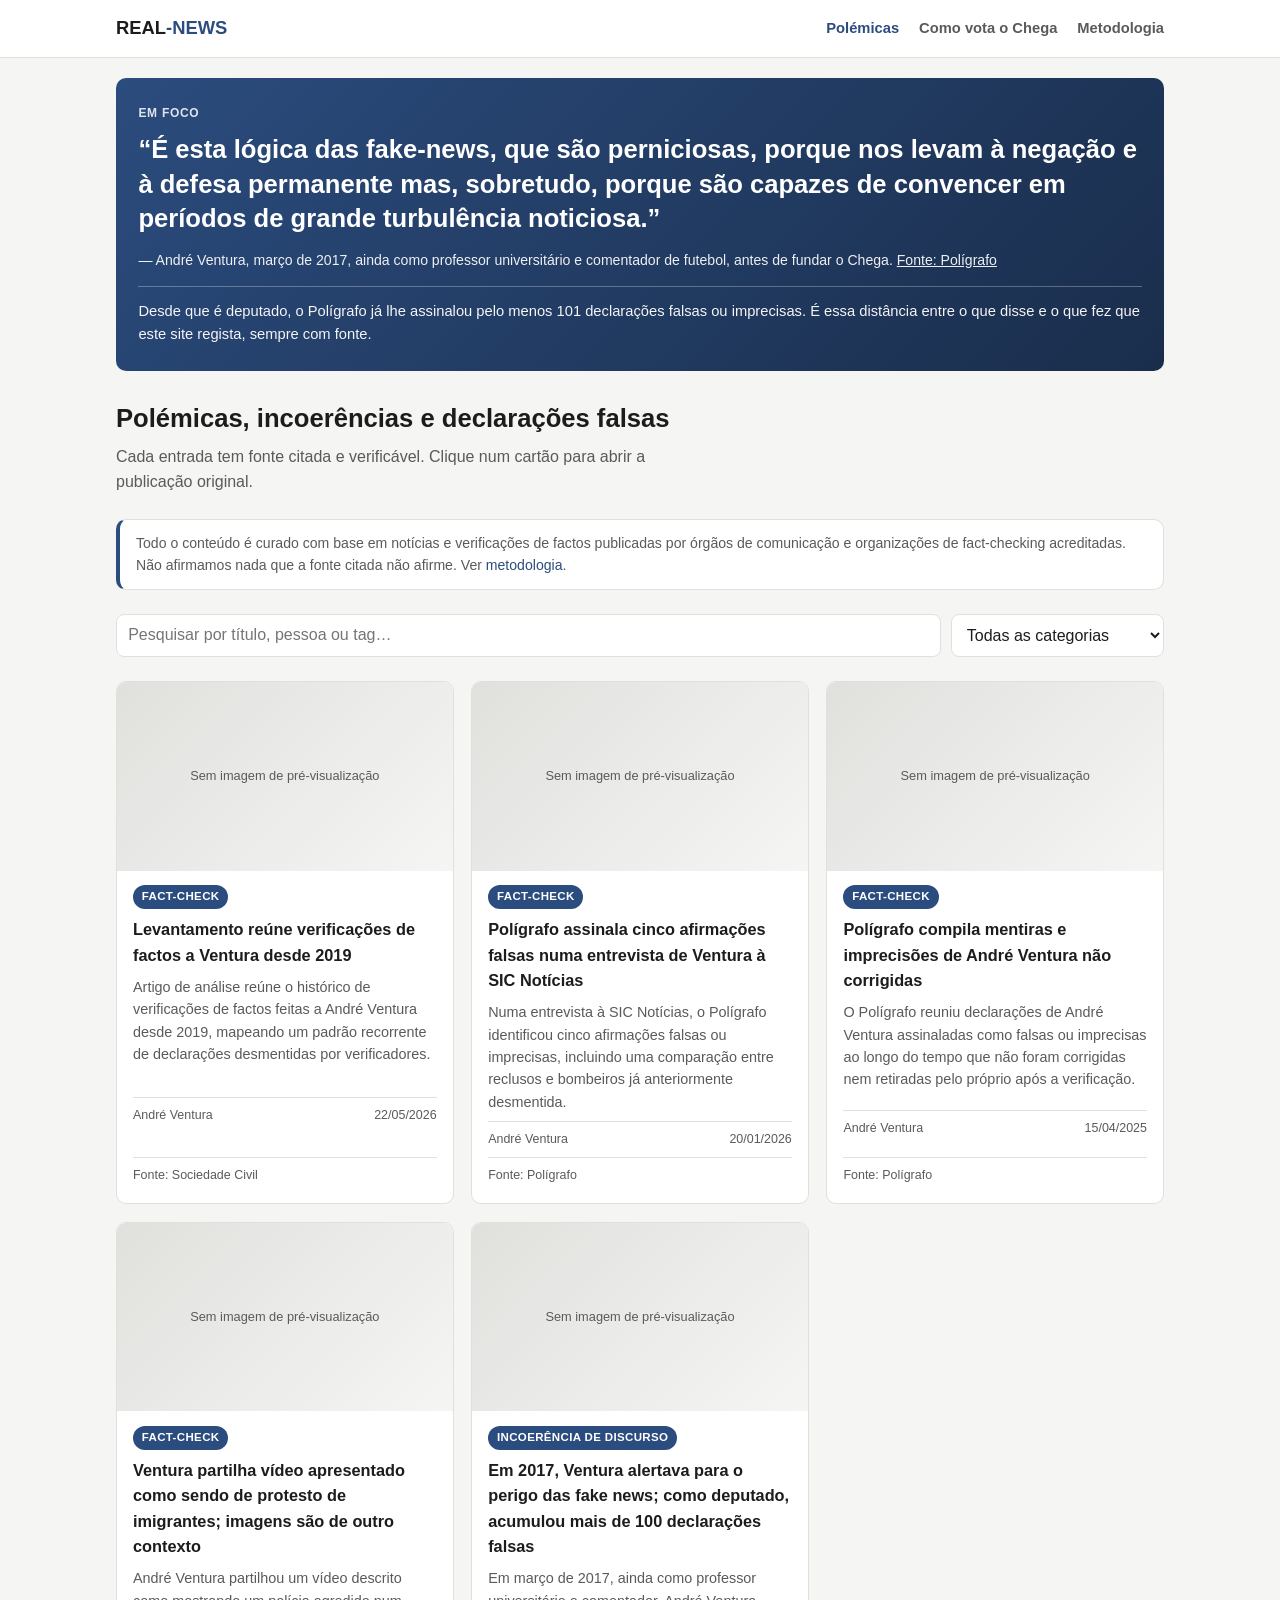
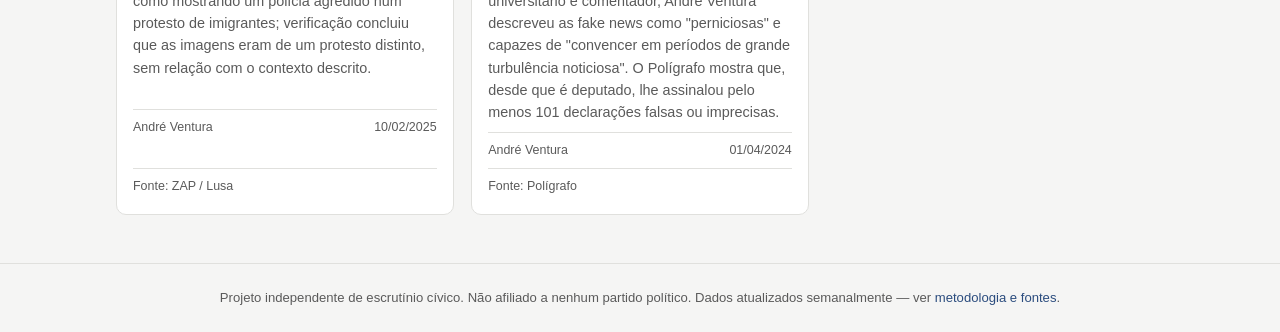
==== index.html @ 1f9a2437 "Primeira versão do site REAL-NEWS: feed de polémicas, votações do Chega, scripts de recolha e workfl" ====
<!DOCTYPE html>
<html lang="pt-PT">
<head>
  <meta charset="UTF-8" />
  <meta name="viewport" content="width=device-width, initial-scale=1" />
  <title>REAL-NEWS — Factos verificados sobre o Chega</title>
  <meta name="description" content="Registo, com fontes verificáveis, de polémicas, incoerências e declarações falsas de membros do CHEGA, e do histórico de votos do partido na Assembleia da República." />
  <link rel="stylesheet" href="assets/css/style.css" />
</head>
<body>
  <header class="site-header">
    <div class="site-header__inner">
      <a class="site-title" href="index.html">REAL<span>-NEWS</span></a>
      <nav class="site-nav">
        <a href="index.html" aria-current="page">Polémicas</a>
        <a href="votacoes.html">Como vota o Chega</a>
        <a href="sobre.html">Metodologia</a>
      </nav>
    </div>
  </header>

  <main>
    <section class="hero">
      <p class="hero__eyebrow">Em foco</p>
      <p class="hero__quote">É esta lógica das fake-news, que são perniciosas, porque nos levam à negação e à defesa permanente mas, sobretudo, porque são capazes de convencer em períodos de grande turbulência noticiosa.</p>
      <p class="hero__attribution">
        — André Ventura, março de 2017, ainda como professor universitário e comentador
        de futebol, antes de fundar o Chega.
        <a href="https://poligrafo.sapo.pt/fact-check/andre-ventura-critico-das-fake-news-em-2017-mas-ja-mentiu-pelo-menos-101-vezes-desde-que-e-deputado/" target="_blank" rel="noopener">Fonte: Polígrafo</a>
      </p>
      <p class="hero__followup">
        Desde que é deputado, o Polígrafo já lhe assinalou pelo menos 101 declarações falsas
        ou imprecisas. É essa distância entre o que disse e o que fez que este site regista,
        sempre com fonte.
      </p>
    </section>

    <div class="page-intro">
      <h1>Polémicas, incoerências e declarações falsas</h1>
      <p>Cada entrada tem fonte citada e verificável. Clique num cartão para abrir a publicação original.</p>
    </div>

    <div class="disclaimer">
      Todo o conteúdo é curado com base em notícias e verificações de factos publicadas por
      órgãos de comunicação e organizações de fact-checking acreditadas. Não afirmamos nada que
      a fonte citada não afirme. Ver <a href="sobre.html">metodologia</a>.
    </div>

    <div class="filters">
      <input type="search" id="filtro-texto" placeholder="Pesquisar por título, pessoa ou tag…" aria-label="Pesquisar" />
      <select id="filtro-categoria" aria-label="Filtrar por categoria">
        <option value="">Todas as categorias</option>
      </select>
    </div>

    <section id="post-grid" class="post-grid" aria-live="polite">
      <p class="empty-state">A carregar…</p>
    </section>
  </main>

  <footer class="site-footer">
    Projeto independente de escrutínio cívico. Não afiliado a nenhum partido político.
    Dados atualizados semanalmente — ver <a href="sobre.html">metodologia e fontes</a>.
  </footer>

  <script type="module" src="assets/js/feed.js"></script>
</body>
</html>
---- assets/css/style.css ----
:root {
  --bg: #f5f5f4;
  --bg-elevated: #ffffff;
  --text: #1c1c1c;
  --text-muted: #5a5a5a;
  --border: #e0e0dd;
  --accent: #2b4c7e;
  --accent-contrast: #ffffff;
  --favor: #2f7d4f;
  --contra: #b23a3a;
  --abstencao: #a5811f;
  --aprovado: #2f7d4f;
  --rejeitado: #b23a3a;
  --radius: 10px;
  --max-width: 1080px;
}

@media (prefers-color-scheme: dark) {
  :root {
    --bg: #15161a;
    --bg-elevated: #1f2126;
    --text: #ecebe8;
    --text-muted: #a3a3a0;
    --border: #303338;
    --accent: #7fa3d6;
    --accent-contrast: #10131a;
    --favor: #5fbf87;
    --contra: #e07070;
    --abstencao: #d9ab4d;
    --aprovado: #5fbf87;
    --rejeitado: #e07070;
  }
}

* { box-sizing: border-box; }

html { -webkit-text-size-adjust: 100%; }

body {
  margin: 0;
  font-family: -apple-system, BlinkMacSystemFont, "Segoe UI", Roboto, Helvetica, Arial, sans-serif;
  background: var(--bg);
  color: var(--text);
  line-height: 1.55;
}

a { color: var(--accent); text-decoration: none; }
a:hover { text-decoration: underline; }

img { max-width: 100%; display: block; }

.site-header {
  background: var(--bg-elevated);
  border-bottom: 1px solid var(--border);
  position: sticky;
  top: 0;
  z-index: 10;
}

.site-header__inner {
  max-width: var(--max-width);
  margin: 0 auto;
  padding: 0.9rem 1rem;
  display: flex;
  align-items: center;
  justify-content: space-between;
  gap: 1rem;
  flex-wrap: wrap;
}

.site-title {
  font-size: 1.15rem;
  font-weight: 700;
  color: var(--text);
}

.site-title span { color: var(--accent); }

.site-nav {
  display: flex;
  gap: 1.25rem;
  flex-wrap: wrap;
}

.site-nav a {
  color: var(--text-muted);
  font-weight: 600;
  font-size: 0.92rem;
}

.site-nav a[aria-current="page"],
.site-nav a:hover {
  color: var(--accent);
}

main {
  max-width: var(--max-width);
  margin: 0 auto;
  padding: 1.25rem 1rem 3rem;
}

.hero {
  background: linear-gradient(135deg, var(--accent), color-mix(in srgb, var(--accent) 60%, #000));
  color: #fff;
  border-radius: var(--radius);
  padding: 1.6rem 1.4rem;
  margin-bottom: 1.75rem;
}

.hero__eyebrow {
  text-transform: uppercase;
  letter-spacing: 0.06em;
  font-size: 0.75rem;
  font-weight: 700;
  opacity: 0.85;
  margin: 0 0 0.6rem;
}

.hero__quote {
  font-size: clamp(1.15rem, 2.6vw, 1.6rem);
  font-weight: 700;
  line-height: 1.35;
  margin: 0 0 0.9rem;
  quotes: "\201C" "\201D";
}

.hero__quote::before { content: open-quote; }
.hero__quote::after { content: close-quote; }

.hero__attribution {
  font-size: 0.88rem;
  opacity: 0.92;
  margin: 0 0 0.9rem;
}

.hero__attribution a {
  color: #fff;
  text-decoration: underline;
}

.hero__followup {
  font-size: 0.92rem;
  opacity: 0.95;
  margin: 0;
  border-top: 1px solid rgba(255, 255, 255, 0.3);
  padding-top: 0.8rem;
}

.page-intro {
  margin-bottom: 1.5rem;
}

.page-intro h1 {
  font-size: 1.6rem;
  margin: 0 0 0.4rem;
}

.page-intro p {
  color: var(--text-muted);
  max-width: 65ch;
  margin: 0;
}

.disclaimer {
  background: var(--bg-elevated);
  border: 1px solid var(--border);
  border-left: 4px solid var(--accent);
  border-radius: var(--radius);
  padding: 0.8rem 1rem;
  font-size: 0.88rem;
  color: var(--text-muted);
  margin-bottom: 1.5rem;
}

/* Filtros */
.filters {
  display: flex;
  flex-wrap: wrap;
  gap: 0.6rem;
  margin-bottom: 1.5rem;
}

.filters select,
.filters input {
  font: inherit;
  padding: 0.5rem 0.7rem;
  border-radius: 8px;
  border: 1px solid var(--border);
  background: var(--bg-elevated);
  color: var(--text);
}

.filters input[type="search"] {
  flex: 1 1 200px;
}

/* Feed de posts */
.post-grid {
  display: grid;
  grid-template-columns: repeat(auto-fit, minmax(260px, 1fr));
  gap: 1.1rem;
}

.post-card {
  background: var(--bg-elevated);
  border: 1px solid var(--border);
  border-radius: var(--radius);
  overflow: hidden;
  display: flex;
  flex-direction: column;
  transition: transform 0.15s ease, box-shadow 0.15s ease;
}

.post-card:hover {
  transform: translateY(-2px);
  box-shadow: 0 6px 18px rgba(0, 0, 0, 0.08);
}

.post-card__link {
  color: inherit;
  text-decoration: none;
  display: flex;
  flex-direction: column;
  height: 100%;
}

.post-card__image {
  aspect-ratio: 16 / 9;
  background: linear-gradient(135deg, var(--border), var(--bg));
  display: flex;
  align-items: center;
  justify-content: center;
  color: var(--text-muted);
  font-size: 0.8rem;
}

.post-card__image img { width: 100%; height: 100%; object-fit: cover; }

.post-card__body {
  padding: 0.9rem 1rem 1.1rem;
  display: flex;
  flex-direction: column;
  gap: 0.5rem;
  flex: 1;
}

.badge {
  display: inline-block;
  font-size: 0.72rem;
  font-weight: 700;
  text-transform: uppercase;
  letter-spacing: 0.03em;
  padding: 0.2rem 0.55rem;
  border-radius: 999px;
  background: var(--accent);
  color: var(--accent-contrast);
  width: fit-content;
}

.post-card__title {
  font-size: 1.02rem;
  font-weight: 700;
  margin: 0;
}

.post-card__summary {
  font-size: 0.9rem;
  color: var(--text-muted);
  margin: 0;
}

.post-card__meta {
  margin-top: auto;
  display: flex;
  justify-content: space-between;
  font-size: 0.78rem;
  color: var(--text-muted);
  border-top: 1px solid var(--border);
  padding-top: 0.5rem;
}

.empty-state {
  text-align: center;
  color: var(--text-muted);
  padding: 3rem 1rem;
}

/* Votações */
.vote-list {
  display: flex;
  flex-direction: column;
  gap: 0.8rem;
}

.vote-card {
  background: var(--bg-elevated);
  border: 1px solid var(--border);
  border-radius: var(--radius);
  padding: 1rem;
  display: grid;
  grid-template-columns: 1fr auto;
  gap: 0.6rem 1rem;
  align-items: start;
}

.vote-card__title {
  font-weight: 700;
  margin: 0 0 0.25rem;
}

.vote-card__meta {
  font-size: 0.8rem;
  color: var(--text-muted);
  margin: 0 0 0.4rem;
}

.vote-card__notes {
  font-size: 0.88rem;
  color: var(--text-muted);
  margin: 0.4rem 0 0;
  grid-column: 1 / -1;
}

.vote-card__source {
  font-size: 0.8rem;
  grid-column: 1 / -1;
}

.pill {
  display: inline-flex;
  align-items: center;
  gap: 0.35rem;
  font-size: 0.82rem;
  font-weight: 700;
  padding: 0.3rem 0.7rem;
  border-radius: 999px;
  white-space: nowrap;
}

.pill--favor { background: color-mix(in srgb, var(--favor) 18%, transparent); color: var(--favor); }
.pill--contra { background: color-mix(in srgb, var(--contra) 18%, transparent); color: var(--contra); }
.pill--abstencao { background: color-mix(in srgb, var(--abstencao) 18%, transparent); color: var(--abstencao); }

.result-tag {
  font-size: 0.78rem;
  font-weight: 700;
  text-transform: uppercase;
  letter-spacing: 0.02em;
}

.result-tag--aprovado { color: var(--aprovado); }
.result-tag--rejeitado { color: var(--rejeitado); }

.votes-table-wrap {
  overflow-x: auto;
  grid-column: 1 / -1;
}

.votes-table {
  border-collapse: collapse;
  font-size: 0.8rem;
  margin-top: 0.4rem;
}

.votes-table th,
.votes-table td {
  padding: 0.3rem 0.6rem;
  border-bottom: 1px solid var(--border);
  text-align: left;
  white-space: nowrap;
}

/* Sobre */
.prose h2 {
  font-size: 1.15rem;
  margin-top: 1.8rem;
}

.prose p, .prose li {
  color: var(--text-muted);
}

.site-footer {
  border-top: 1px solid var(--border);
  padding: 1.5rem 1rem;
  text-align: center;
  color: var(--text-muted);
  font-size: 0.82rem;
}

@media (max-width: 600px) {
  .vote-card { grid-template-columns: 1fr; }
  .page-intro h1 { font-size: 1.35rem; }
}
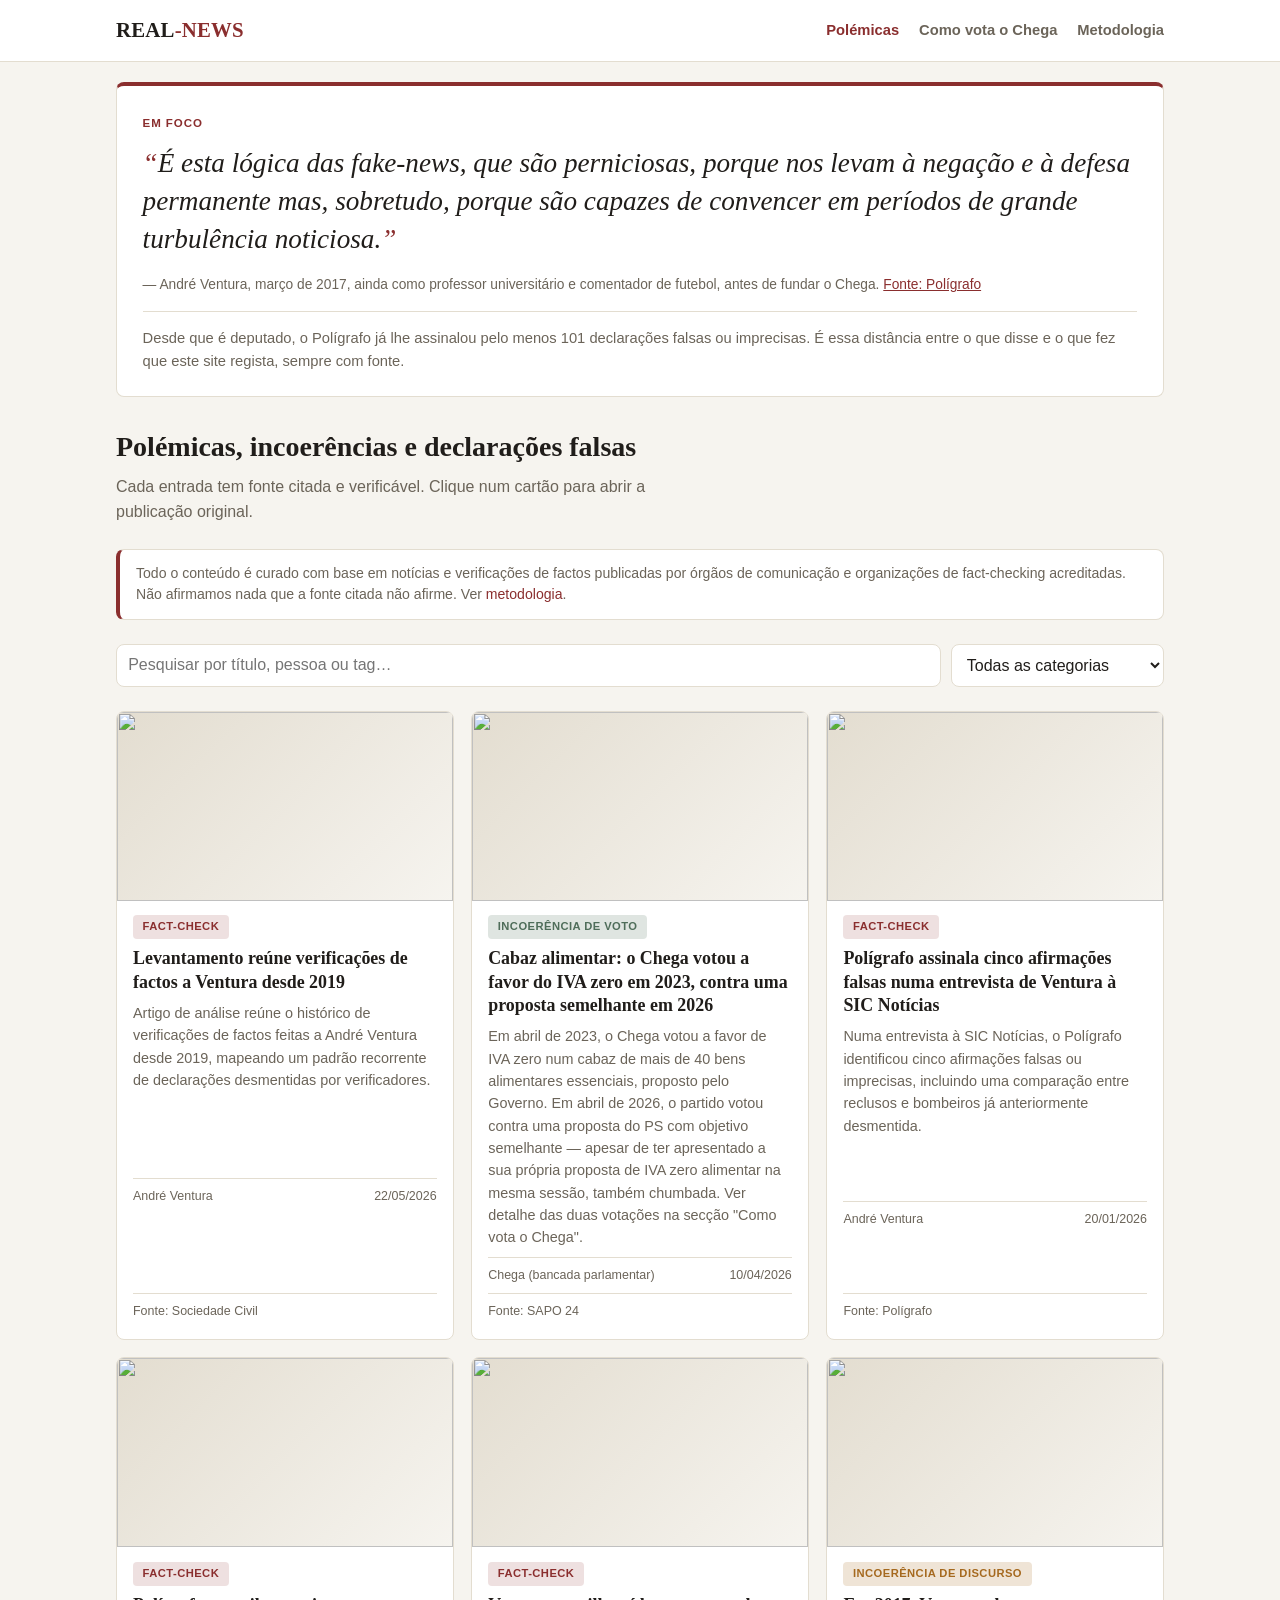
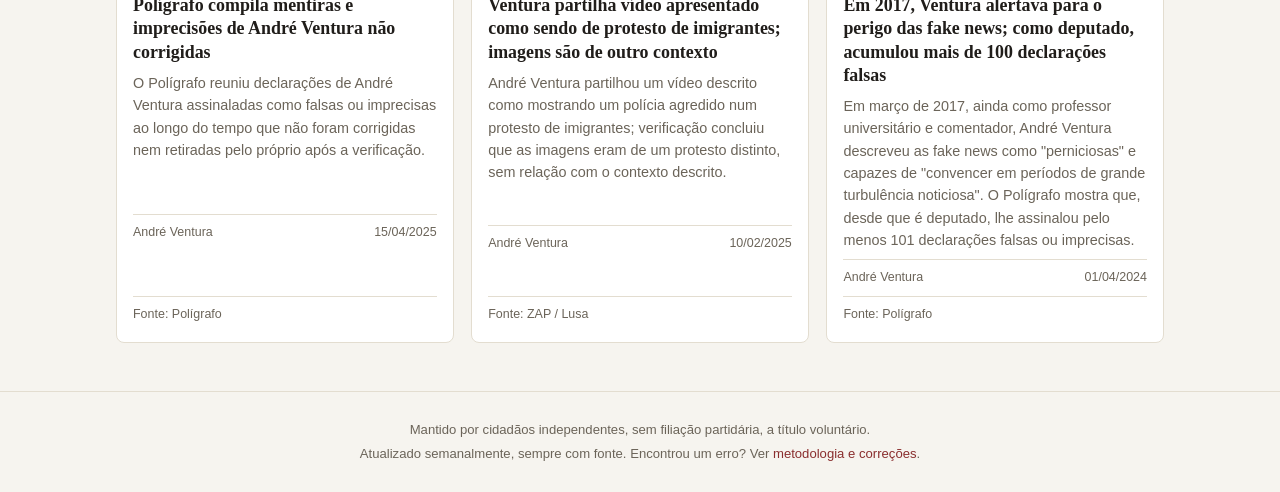
==== commit f56fe46d: "Adiciona imagens reais aos cartões, mais 4 votações e 1 post (salário mínimo, combustíveis, cabaz al" ====
--- a/index.html
+++ b/index.html
@@ -59,8 +59,8 @@
   </main>
 
   <footer class="site-footer">
-    Projeto independente de escrutínio cívico. Não afiliado a nenhum partido político.
-    Dados atualizados semanalmente — ver <a href="sobre.html">metodologia e fontes</a>.
+    <p>Mantido por cidadãos independentes, sem filiação partidária, a título voluntário.</p>
+    <p>Atualizado semanalmente, sempre com fonte. Encontrou um erro? Ver <a href="sobre.html">metodologia e correções</a>.</p>
   </footer>
 
   <script type="module" src="assets/js/feed.js"></script>
--- a/assets/css/style.css
+++ b/assets/css/style.css
@@ -1,34 +1,47 @@
 :root {
-  --bg: #f5f5f4;
+  --bg: #f6f4ef;
   --bg-elevated: #ffffff;
-  --text: #1c1c1c;
-  --text-muted: #5a5a5a;
-  --border: #e0e0dd;
-  --accent: #2b4c7e;
+  --text: #201d1a;
+  --text-muted: #6b6459;
+  --border: #e3ddd0;
+  --accent: #8a2e2e;
   --accent-contrast: #ffffff;
+  --ink: #1a1a1a;
   --favor: #2f7d4f;
   --contra: #b23a3a;
   --abstencao: #a5811f;
   --aprovado: #2f7d4f;
   --rejeitado: #b23a3a;
-  --radius: 10px;
+  --cat-1: #8a2e2e;
+  --cat-2: #4f6d5a;
+  --cat-3: #a5691f;
+  --cat-4: #3d5a80;
+  --cat-5: #6b4d8a;
+  --radius: 8px;
   --max-width: 1080px;
+  --font-serif: Georgia, "Iowan Old Style", "Palatino Linotype", "URW Palladio L", serif;
+  --font-sans: -apple-system, BlinkMacSystemFont, "Segoe UI", Roboto, Helvetica, Arial, sans-serif;
 }
 
 @media (prefers-color-scheme: dark) {
   :root {
-    --bg: #15161a;
-    --bg-elevated: #1f2126;
-    --text: #ecebe8;
-    --text-muted: #a3a3a0;
-    --border: #303338;
-    --accent: #7fa3d6;
-    --accent-contrast: #10131a;
+    --bg: #16151a;
+    --bg-elevated: #201f24;
+    --text: #ece8e0;
+    --text-muted: #a39d90;
+    --border: #35333a;
+    --accent: #d98080;
+    --accent-contrast: #1a1013;
     --favor: #5fbf87;
     --contra: #e07070;
     --abstencao: #d9ab4d;
     --aprovado: #5fbf87;
     --rejeitado: #e07070;
+    --cat-1: #d98080;
+    --cat-2: #8fbf9f;
+    --cat-3: #d9a15f;
+    --cat-4: #8fa9cf;
+    --cat-5: #b294d9;
   }
 }
 
@@ -38,7 +51,7 @@
 
 body {
   margin: 0;
-  font-family: -apple-system, BlinkMacSystemFont, "Segoe UI", Roboto, Helvetica, Arial, sans-serif;
+  font-family: var(--font-sans);
   background: var(--bg);
   color: var(--text);
   line-height: 1.55;
@@ -69,8 +82,10 @@
 }
 
 .site-title {
-  font-size: 1.15rem;
-  font-weight: 700;
+  font-family: var(--font-serif);
+  font-size: 1.3rem;
+  font-weight: 700;
+  letter-spacing: 0.01em;
   color: var(--text);
 }
 
@@ -100,50 +115,54 @@
 }
 
 .hero {
-  background: linear-gradient(135deg, var(--accent), color-mix(in srgb, var(--accent) 60%, #000));
-  color: #fff;
+  background: var(--bg-elevated);
+  border: 1px solid var(--border);
+  border-top: 4px solid var(--accent);
   border-radius: var(--radius);
-  padding: 1.6rem 1.4rem;
+  padding: 1.8rem 1.6rem 1.5rem;
   margin-bottom: 1.75rem;
 }
 
 .hero__eyebrow {
   text-transform: uppercase;
-  letter-spacing: 0.06em;
-  font-size: 0.75rem;
-  font-weight: 700;
-  opacity: 0.85;
-  margin: 0 0 0.6rem;
+  letter-spacing: 0.08em;
+  font-size: 0.72rem;
+  font-weight: 700;
+  color: var(--accent);
+  margin: 0 0 0.7rem;
 }
 
 .hero__quote {
-  font-size: clamp(1.15rem, 2.6vw, 1.6rem);
-  font-weight: 700;
-  line-height: 1.35;
-  margin: 0 0 0.9rem;
+  font-family: var(--font-serif);
+  font-style: italic;
+  font-size: clamp(1.2rem, 2.6vw, 1.7rem);
+  font-weight: 400;
+  line-height: 1.4;
+  color: var(--text);
+  margin: 0 0 1rem;
   quotes: "\201C" "\201D";
 }
 
-.hero__quote::before { content: open-quote; }
-.hero__quote::after { content: close-quote; }
+.hero__quote::before { content: open-quote; color: var(--accent); }
+.hero__quote::after { content: close-quote; color: var(--accent); }
 
 .hero__attribution {
-  font-size: 0.88rem;
-  opacity: 0.92;
-  margin: 0 0 0.9rem;
+  font-size: 0.86rem;
+  color: var(--text-muted);
+  margin: 0 0 1rem;
 }
 
 .hero__attribution a {
-  color: #fff;
+  color: var(--accent);
   text-decoration: underline;
 }
 
 .hero__followup {
   font-size: 0.92rem;
-  opacity: 0.95;
+  color: var(--text-muted);
   margin: 0;
-  border-top: 1px solid rgba(255, 255, 255, 0.3);
-  padding-top: 0.8rem;
+  border-top: 1px solid var(--border);
+  padding-top: 0.9rem;
 }
 
 .page-intro {
@@ -151,7 +170,8 @@
 }
 
 .page-intro h1 {
-  font-size: 1.6rem;
+  font-family: var(--font-serif);
+  font-size: 1.75rem;
   margin: 0 0 0.4rem;
 }
 
@@ -246,20 +266,28 @@
 
 .badge {
   display: inline-block;
-  font-size: 0.72rem;
+  font-size: 0.7rem;
   font-weight: 700;
   text-transform: uppercase;
-  letter-spacing: 0.03em;
-  padding: 0.2rem 0.55rem;
-  border-radius: 999px;
-  background: var(--accent);
-  color: var(--accent-contrast);
+  letter-spacing: 0.04em;
+  padding: 0.22rem 0.6rem;
+  border-radius: 4px;
+  background: color-mix(in srgb, var(--cat-1) 15%, transparent);
+  color: var(--cat-1);
   width: fit-content;
 }
 
+.badge[data-cat="1"] { background: color-mix(in srgb, var(--cat-1) 15%, transparent); color: var(--cat-1); }
+.badge[data-cat="2"] { background: color-mix(in srgb, var(--cat-2) 18%, transparent); color: var(--cat-2); }
+.badge[data-cat="3"] { background: color-mix(in srgb, var(--cat-3) 18%, transparent); color: var(--cat-3); }
+.badge[data-cat="4"] { background: color-mix(in srgb, var(--cat-4) 18%, transparent); color: var(--cat-4); }
+.badge[data-cat="5"] { background: color-mix(in srgb, var(--cat-5) 18%, transparent); color: var(--cat-5); }
+
 .post-card__title {
-  font-size: 1.02rem;
-  font-weight: 700;
+  font-family: var(--font-serif);
+  font-size: 1.12rem;
+  font-weight: 700;
+  line-height: 1.3;
   margin: 0;
 }
 
@@ -303,7 +331,17 @@
   align-items: start;
 }
 
+.vote-card__image {
+  grid-column: 1 / -1;
+  width: 100%;
+  aspect-ratio: 21 / 9;
+  object-fit: cover;
+  border-radius: calc(var(--radius) - 4px);
+}
+
 .vote-card__title {
+  font-family: var(--font-serif);
+  font-size: 1.05rem;
   font-weight: 700;
   margin: 0 0 0.25rem;
 }
@@ -388,6 +426,8 @@
   font-size: 0.82rem;
 }
 
+.site-footer p { margin: 0.25rem 0; }
+
 @media (max-width: 600px) {
   .vote-card { grid-template-columns: 1fr; }
   .page-intro h1 { font-size: 1.35rem; }
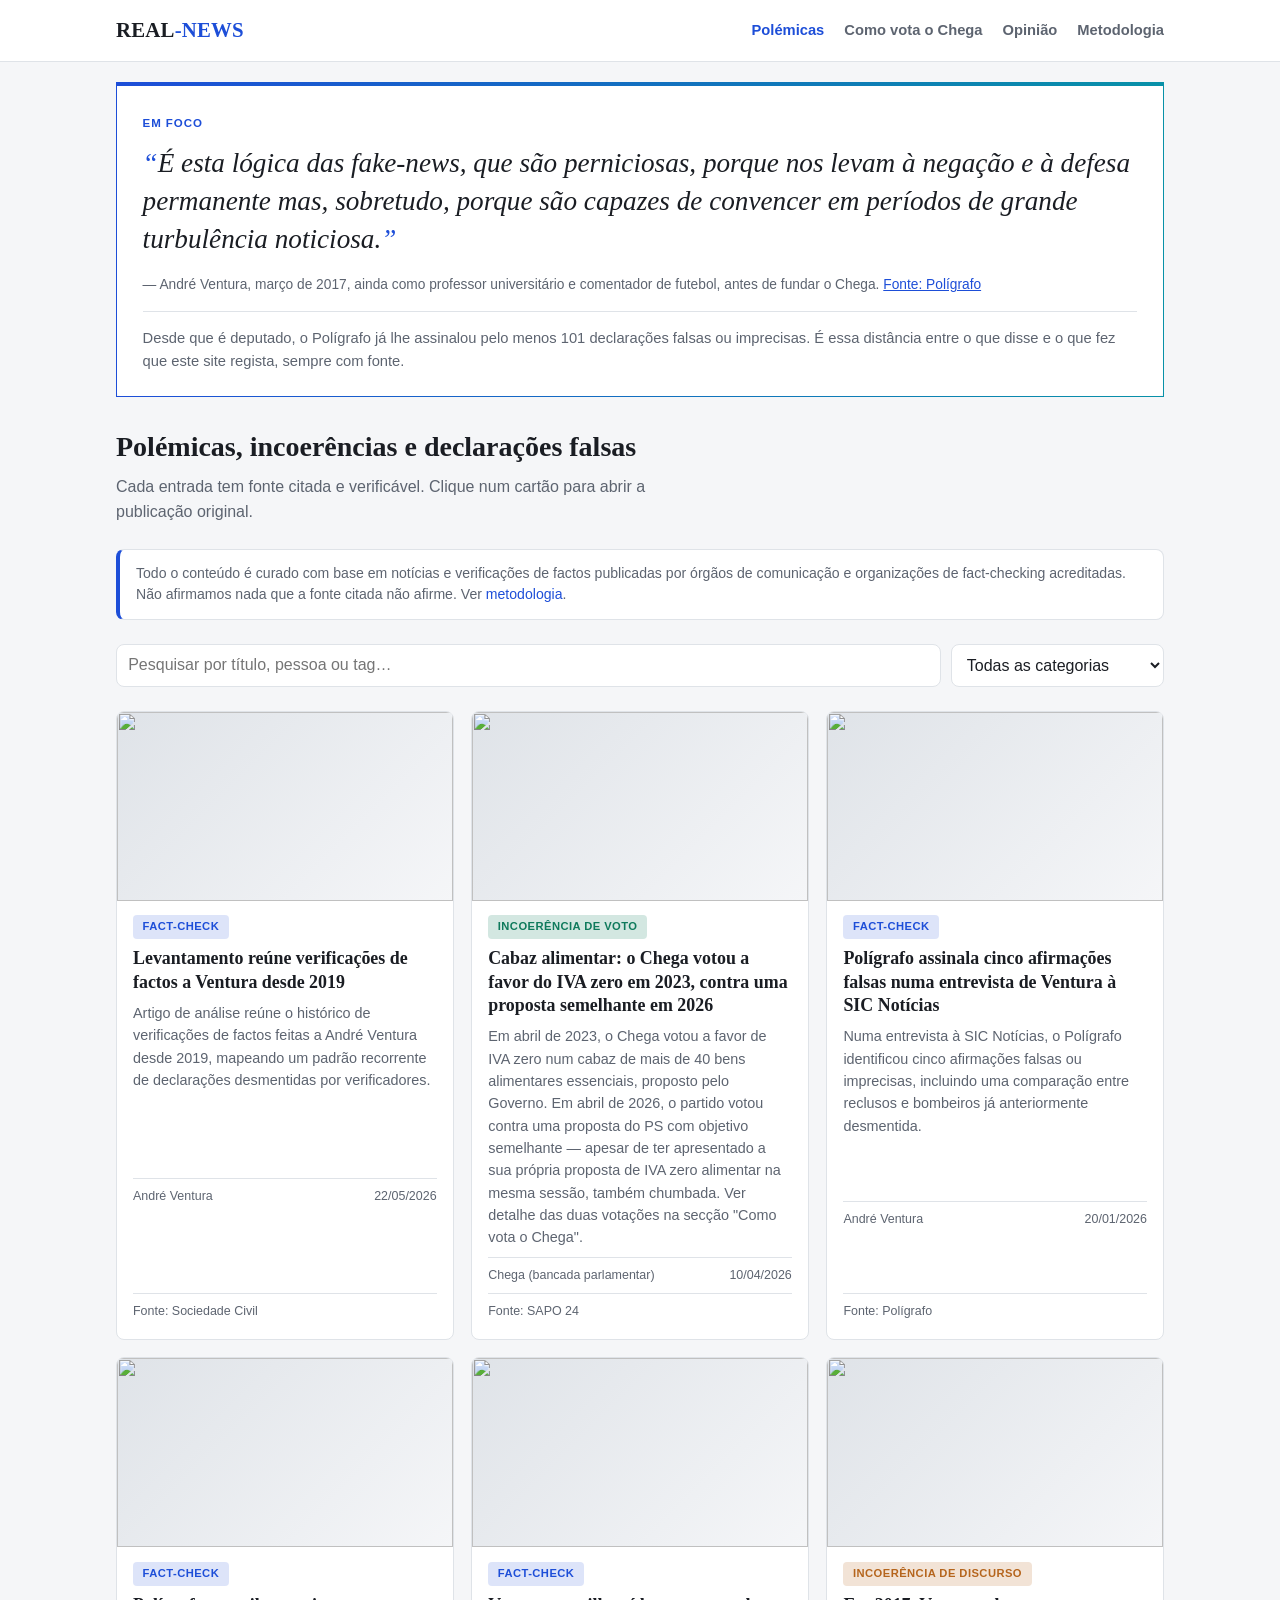
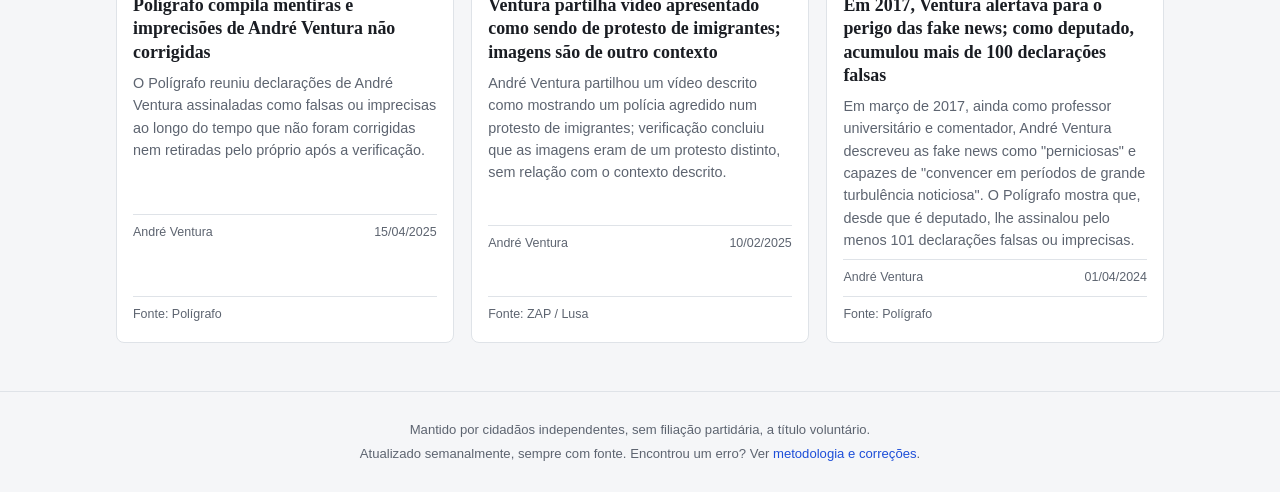
==== commit 55f02d56: "Adiciona página de Opinião (opiniao.html), um comentário assinado A.M. sobre o aproveitamento políti" ====
--- a/index.html
+++ b/index.html
@@ -14,6 +14,7 @@
       <nav class="site-nav">
         <a href="index.html" aria-current="page">Polémicas</a>
         <a href="votacoes.html">Como vota o Chega</a>
+        <a href="opiniao.html">Opinião</a>
         <a href="sobre.html">Metodologia</a>
       </nav>
     </div>
--- a/assets/css/style.css
+++ b/assets/css/style.css
@@ -1,10 +1,11 @@
 :root {
-  --bg: #f6f4ef;
+  --bg: #f5f6f8;
   --bg-elevated: #ffffff;
-  --text: #201d1a;
-  --text-muted: #6b6459;
-  --border: #e3ddd0;
-  --accent: #8a2e2e;
+  --text: #1a1d23;
+  --text-muted: #5d6470;
+  --border: #dfe3e8;
+  --accent: #1d4ed8;
+  --accent-2: #0891a8;
   --accent-contrast: #ffffff;
   --ink: #1a1a1a;
   --favor: #2f7d4f;
@@ -12,11 +13,11 @@
   --abstencao: #a5811f;
   --aprovado: #2f7d4f;
   --rejeitado: #b23a3a;
-  --cat-1: #8a2e2e;
-  --cat-2: #4f6d5a;
-  --cat-3: #a5691f;
-  --cat-4: #3d5a80;
-  --cat-5: #6b4d8a;
+  --cat-1: #1d4ed8;
+  --cat-2: #0f7a5c;
+  --cat-3: #b5651d;
+  --cat-4: #6b4d8a;
+  --cat-5: #b23a3a;
   --radius: 8px;
   --max-width: 1080px;
   --font-serif: Georgia, "Iowan Old Style", "Palatino Linotype", "URW Palladio L", serif;
@@ -30,18 +31,19 @@
     --text: #ece8e0;
     --text-muted: #a39d90;
     --border: #35333a;
-    --accent: #d98080;
-    --accent-contrast: #1a1013;
+    --accent: #6d9bf5;
+    --accent-2: #4fd1e0;
+    --accent-contrast: #0d1420;
     --favor: #5fbf87;
     --contra: #e07070;
     --abstencao: #d9ab4d;
     --aprovado: #5fbf87;
     --rejeitado: #e07070;
-    --cat-1: #d98080;
-    --cat-2: #8fbf9f;
+    --cat-1: #6d9bf5;
+    --cat-2: #6fcf9f;
     --cat-3: #d9a15f;
-    --cat-4: #8fa9cf;
-    --cat-5: #b294d9;
+    --cat-4: #b294d9;
+    --cat-5: #e07070;
   }
 }
 
@@ -117,7 +119,8 @@
 .hero {
   background: var(--bg-elevated);
   border: 1px solid var(--border);
-  border-top: 4px solid var(--accent);
+  border-top: 4px solid transparent;
+  border-image: linear-gradient(90deg, var(--accent), var(--accent-2)) 1;
   border-radius: var(--radius);
   padding: 1.8rem 1.6rem 1.5rem;
   margin-bottom: 1.75rem;
@@ -410,12 +413,53 @@
 
 /* Sobre */
 .prose h2 {
-  font-size: 1.15rem;
+  font-family: var(--font-serif);
+  font-size: 1.25rem;
   margin-top: 1.8rem;
 }
 
 .prose p, .prose li {
   color: var(--text-muted);
+}
+
+/* Opinião */
+.badge--opiniao {
+  background: color-mix(in srgb, var(--accent-2) 18%, transparent);
+  color: var(--accent-2);
+  margin-bottom: 0.6rem;
+}
+
+.byline {
+  font-size: 0.9rem;
+  color: var(--text-muted);
+  margin: 0;
+}
+
+.disclaimer--opiniao {
+  border-left-color: var(--accent-2);
+}
+
+.prose--opiniao {
+  max-width: 68ch;
+}
+
+.prose--opiniao p {
+  color: var(--text);
+  font-size: 1.02rem;
+  line-height: 1.7;
+}
+
+.prose--opiniao h2 {
+  font-size: 1.3rem;
+}
+
+.prose__signoff {
+  font-family: var(--font-serif);
+  font-style: italic;
+  font-size: 1.1rem;
+  text-align: right;
+  margin-top: 2rem;
+  color: var(--text-muted) !important;
 }
 
 .site-footer {
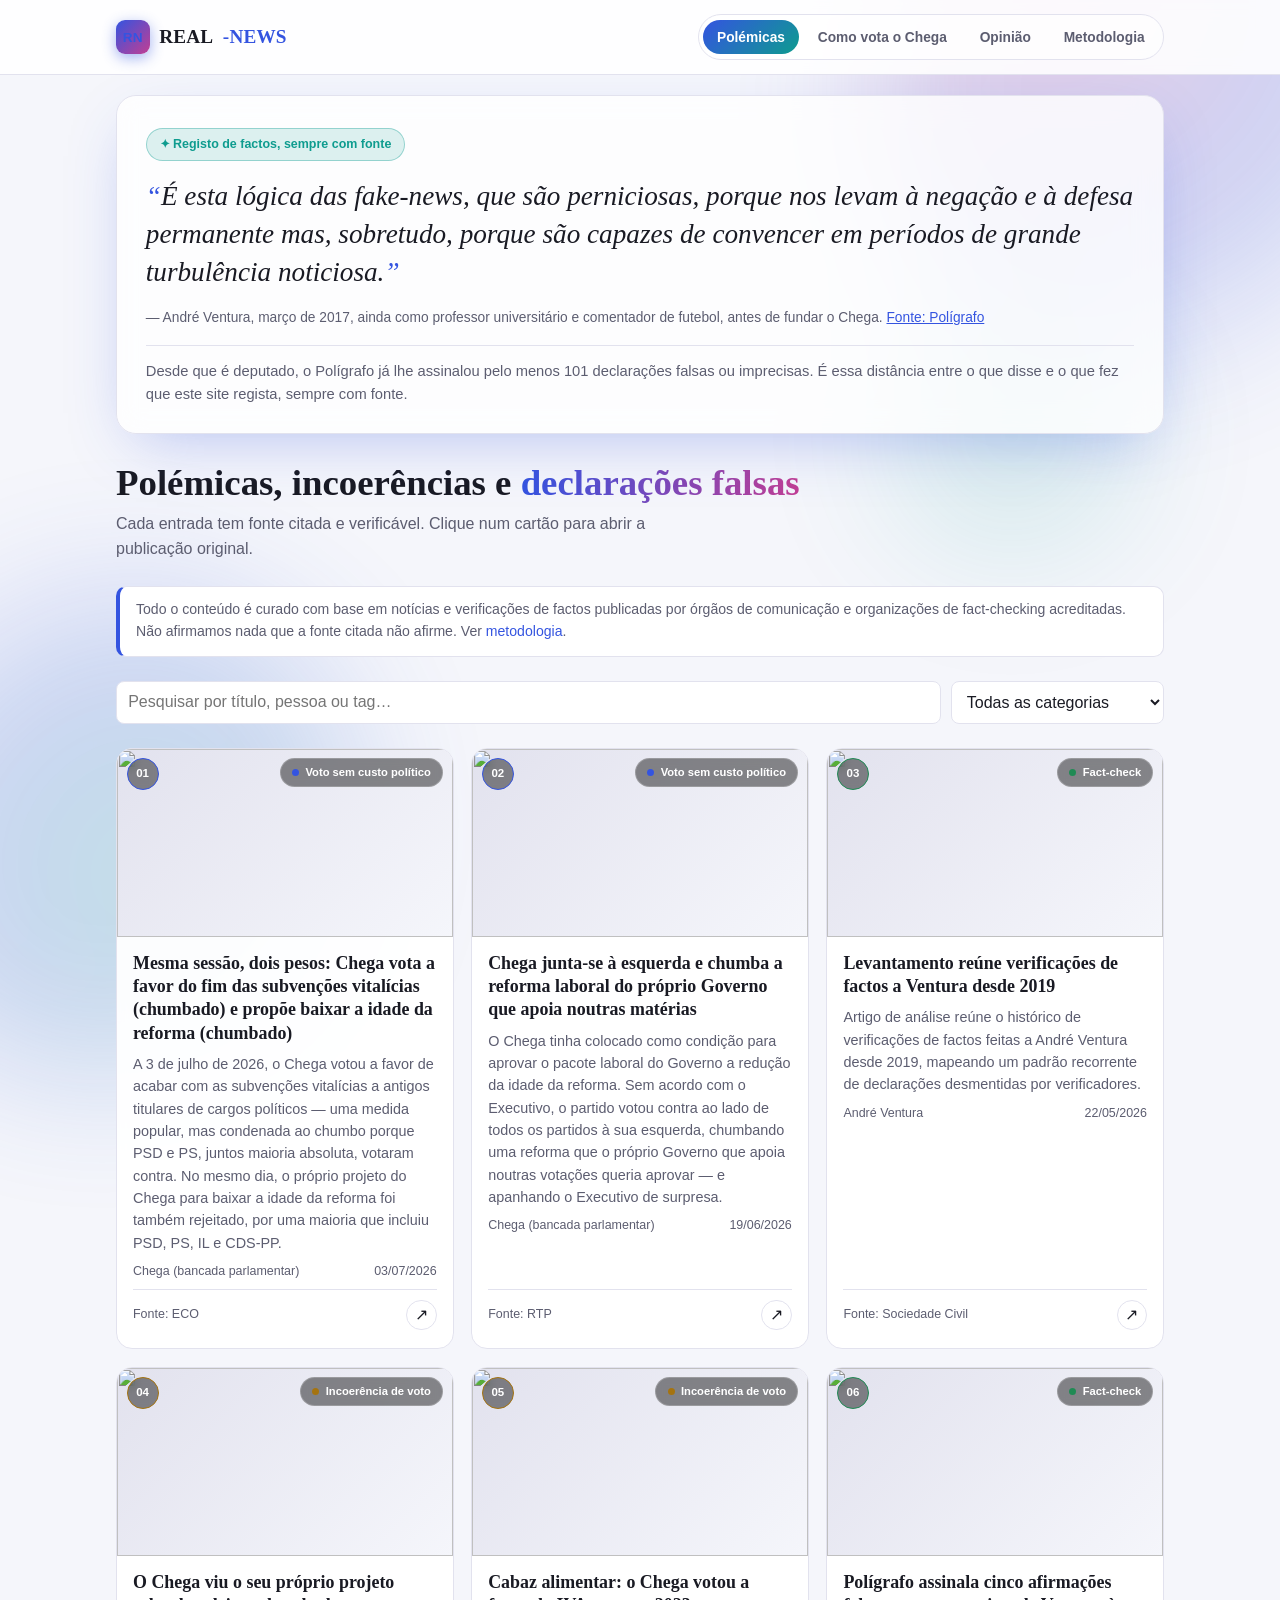
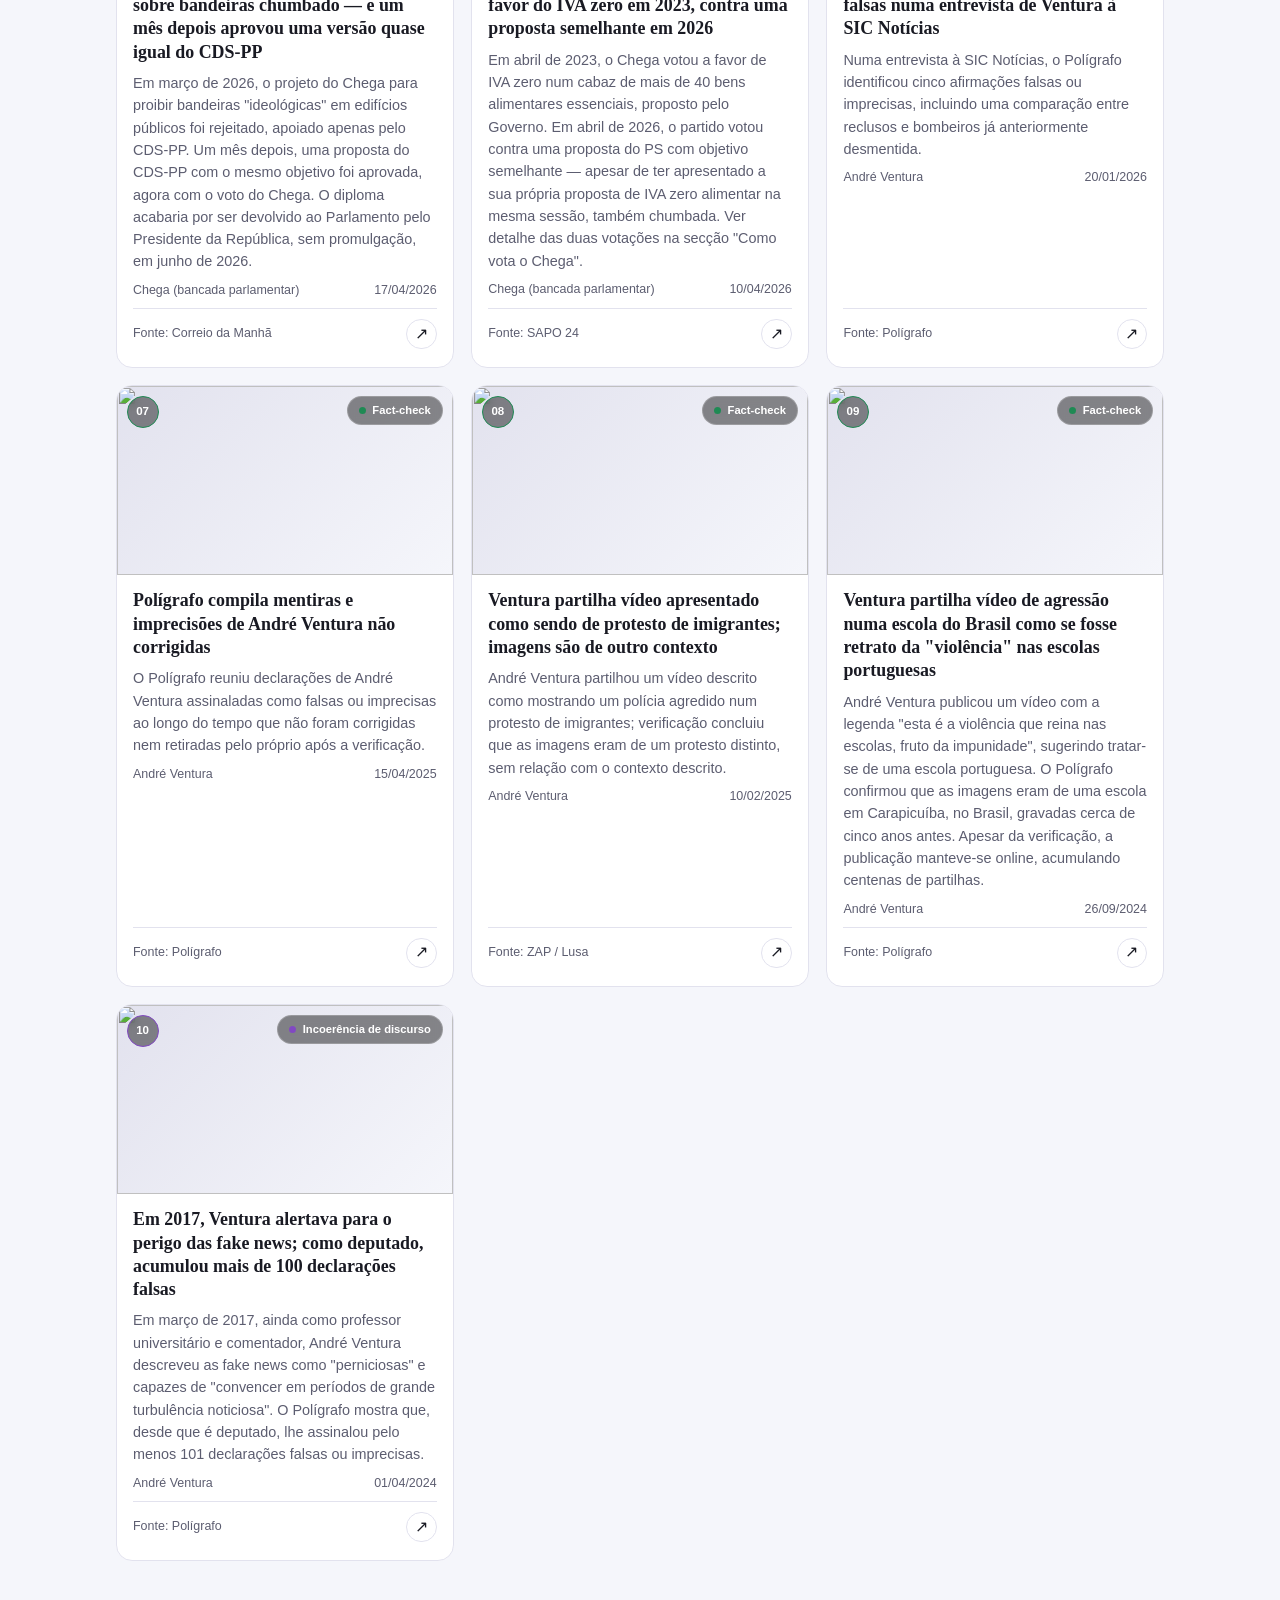
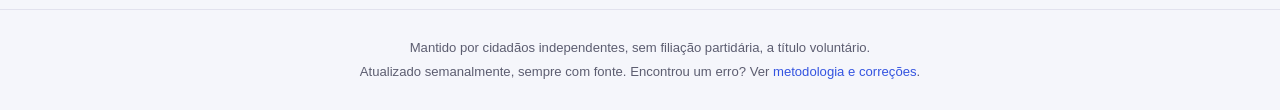
==== commit e2fcb07a: "Redesenho visual mais próximo da referência pedida: tema escuro assumido por omissão, esferas de gra" ====
--- a/index.html
+++ b/index.html
@@ -10,7 +10,7 @@
 <body>
   <header class="site-header">
     <div class="site-header__inner">
-      <a class="site-title" href="index.html">REAL<span>-NEWS</span></a>
+      <a class="site-title" href="index.html"><span class="site-title__mark">RN</span>REAL<span>-NEWS</span></a>
       <nav class="site-nav">
         <a href="index.html" aria-current="page">Polémicas</a>
         <a href="votacoes.html">Como vota o Chega</a>
@@ -22,7 +22,7 @@
 
   <main>
     <section class="hero">
-      <p class="hero__eyebrow">Em foco</p>
+      <p class="hero__badge">✦ Registo de factos, sempre com fonte</p>
       <p class="hero__quote">É esta lógica das fake-news, que são perniciosas, porque nos levam à negação e à defesa permanente mas, sobretudo, porque são capazes de convencer em períodos de grande turbulência noticiosa.</p>
       <p class="hero__attribution">
         — André Ventura, março de 2017, ainda como professor universitário e comentador
@@ -37,7 +37,7 @@
     </section>
 
     <div class="page-intro">
-      <h1>Polémicas, incoerências e declarações falsas</h1>
+      <h1>Polémicas, incoerências e <em>declarações falsas</em></h1>
       <p>Cada entrada tem fonte citada e verificável. Clique num cartão para abrir a publicação original.</p>
     </div>
 
--- a/assets/css/style.css
+++ b/assets/css/style.css
@@ -1,49 +1,51 @@
 :root {
-  --bg: #f5f6f8;
-  --bg-elevated: #ffffff;
-  --text: #1a1d23;
-  --text-muted: #5d6470;
-  --border: #dfe3e8;
-  --accent: #1d4ed8;
-  --accent-2: #0891a8;
-  --accent-contrast: #ffffff;
-  --ink: #1a1a1a;
-  --favor: #2f7d4f;
-  --contra: #b23a3a;
-  --abstencao: #a5811f;
-  --aprovado: #2f7d4f;
-  --rejeitado: #b23a3a;
-  --cat-1: #1d4ed8;
-  --cat-2: #0f7a5c;
-  --cat-3: #b5651d;
-  --cat-4: #6b4d8a;
-  --cat-5: #b23a3a;
-  --radius: 8px;
+  /* Escuro é o visual assumido do site — moderno, contrastado, com orbes de gradiente */
+  --bg: #0d0e14;
+  --bg-elevated: #161824;
+  --text: #f1f0f5;
+  --text-muted: #9b9aab;
+  --border: #2a2b3d;
+  --accent: #5b7cfa;
+  --accent-2: #22d3c5;
+  --accent-3: #d946a8;
+  --accent-contrast: #0a0b10;
+  --favor: #4fd18c;
+  --contra: #f0687a;
+  --abstencao: #f0b94d;
+  --aprovado: #4fd18c;
+  --rejeitado: #f0687a;
+  --cat-1: #5b7cfa;
+  --cat-2: #4fd18c;
+  --cat-3: #f0b94d;
+  --cat-4: #b17ef0;
+  --cat-5: #f0687a;
+  --radius: 10px;
   --max-width: 1080px;
   --font-serif: Georgia, "Iowan Old Style", "Palatino Linotype", "URW Palladio L", serif;
   --font-sans: -apple-system, BlinkMacSystemFont, "Segoe UI", Roboto, Helvetica, Arial, sans-serif;
 }
 
-@media (prefers-color-scheme: dark) {
+@media (prefers-color-scheme: light) {
   :root {
-    --bg: #16151a;
-    --bg-elevated: #201f24;
-    --text: #ece8e0;
-    --text-muted: #a39d90;
-    --border: #35333a;
-    --accent: #6d9bf5;
-    --accent-2: #4fd1e0;
-    --accent-contrast: #0d1420;
-    --favor: #5fbf87;
-    --contra: #e07070;
-    --abstencao: #d9ab4d;
-    --aprovado: #5fbf87;
-    --rejeitado: #e07070;
-    --cat-1: #6d9bf5;
-    --cat-2: #6fcf9f;
-    --cat-3: #d9a15f;
-    --cat-4: #b294d9;
-    --cat-5: #e07070;
+    --bg: #f5f6fb;
+    --bg-elevated: #ffffff;
+    --text: #191a23;
+    --text-muted: #5c5d70;
+    --border: #e2e2ee;
+    --accent: #3454e0;
+    --accent-2: #0e9c8f;
+    --accent-3: #c23e93;
+    --accent-contrast: #ffffff;
+    --favor: #1f8a54;
+    --contra: #c23a4d;
+    --abstencao: #a5730f;
+    --aprovado: #1f8a54;
+    --rejeitado: #c23a4d;
+    --cat-1: #3454e0;
+    --cat-2: #1f8a54;
+    --cat-3: #a5730f;
+    --cat-4: #8148c2;
+    --cat-5: #c23a4d;
   }
 }
 
@@ -57,6 +59,68 @@
   background: var(--bg);
   color: var(--text);
   line-height: 1.55;
+  position: relative;
+  overflow-x: hidden;
+}
+
+body::before,
+body::after {
+  content: "";
+  position: fixed;
+  z-index: -1;
+  border-radius: 50%;
+  filter: blur(70px);
+  opacity: 0.55;
+  pointer-events: none;
+}
+
+body::before {
+  width: 46vw;
+  height: 46vw;
+  max-width: 620px;
+  max-height: 620px;
+  top: -16vw;
+  right: -14vw;
+  background: radial-gradient(circle at 30% 30%, var(--accent-3), var(--accent) 55%, transparent 75%);
+}
+
+body::after {
+  width: 40vw;
+  height: 40vw;
+  max-width: 540px;
+  max-height: 540px;
+  bottom: -14vw;
+  left: -12vw;
+  background: radial-gradient(circle at 60% 60%, var(--accent-2), var(--accent) 55%, transparent 75%);
+}
+
+main {
+  position: relative;
+}
+
+main::before {
+  content: "";
+  position: fixed;
+  z-index: -1;
+  border-radius: 50%;
+  filter: blur(70px);
+  opacity: 0.35;
+  pointer-events: none;
+  width: 26vw;
+  height: 26vw;
+  max-width: 360px;
+  max-height: 360px;
+  top: 30vh;
+  right: 8vw;
+  background: radial-gradient(circle, var(--accent-2), transparent 70%);
+}
+
+@media (prefers-color-scheme: light) {
+  body::before, body::after, main::before { opacity: 0.22; }
+}
+
+@media (max-width: 600px) {
+  main::before { display: none; }
 }
 
 a { color: var(--accent); text-decoration: none; }
@@ -65,7 +129,8 @@
 img { max-width: 100%; display: block; }
 
 .site-header {
-  background: var(--bg-elevated);
+  background: color-mix(in srgb, var(--bg-elevated) 88%, transparent);
+  backdrop-filter: blur(10px);
   border-bottom: 1px solid var(--border);
   position: sticky;
   top: 0;
@@ -84,30 +149,61 @@
 }
 
 .site-title {
+  display: inline-flex;
+  align-items: center;
+  gap: 0.6rem;
   font-family: var(--font-serif);
-  font-size: 1.3rem;
+  font-size: 1.2rem;
   font-weight: 700;
   letter-spacing: 0.01em;
   color: var(--text);
 }
 
+.site-title__mark {
+  display: inline-flex;
+  align-items: center;
+  justify-content: center;
+  width: 2.1rem;
+  height: 2.1rem;
+  border-radius: 9px;
+  font-family: var(--font-sans);
+  font-size: 0.85rem;
+  font-weight: 800;
+  color: #fff;
+  background: linear-gradient(135deg, var(--accent), var(--accent-3));
+  box-shadow: 0 4px 14px color-mix(in srgb, var(--accent) 45%, transparent);
+}
+
 .site-title span { color: var(--accent); }
 
 .site-nav {
   display: flex;
-  gap: 1.25rem;
+  align-items: center;
+  gap: 0.35rem;
   flex-wrap: wrap;
+  background: color-mix(in srgb, var(--bg-elevated) 60%, transparent);
+  border: 1px solid var(--border);
+  border-radius: 999px;
+  padding: 0.3rem;
 }
 
 .site-nav a {
+  position: relative;
   color: var(--text-muted);
   font-weight: 600;
-  font-size: 0.92rem;
-}
-
-.site-nav a[aria-current="page"],
+  font-size: 0.86rem;
+  padding: 0.4rem 0.85rem;
+  border-radius: 999px;
+  transition: color 0.15s ease, background 0.15s ease;
+}
+
 .site-nav a:hover {
-  color: var(--accent);
+  color: var(--text);
+}
+
+.site-nav a[aria-current="page"] {
+  color: var(--accent-contrast);
+  background: linear-gradient(135deg, var(--accent), var(--accent-2));
 }
 
 main {
@@ -117,13 +213,29 @@
 }
 
 .hero {
-  background: var(--bg-elevated);
+  position: relative;
+  background: color-mix(in srgb, var(--bg-elevated) 80%, transparent);
+  backdrop-filter: blur(14px);
   border: 1px solid var(--border);
-  border-top: 4px solid transparent;
-  border-image: linear-gradient(90deg, var(--accent), var(--accent-2)) 1;
-  border-radius: var(--radius);
-  padding: 1.8rem 1.6rem 1.5rem;
+  border-radius: calc(var(--radius) + 10px);
+  padding: 2rem 1.8rem 1.7rem;
   margin-bottom: 1.75rem;
+  overflow: hidden;
+  box-shadow: 0 20px 60px -20px color-mix(in srgb, var(--accent) 35%, transparent);
+}
+
+.hero__badge {
+  display: inline-flex;
+  align-items: center;
+  gap: 0.4rem;
+  font-size: 0.78rem;
+  font-weight: 700;
+  color: var(--accent-2);
+  background: color-mix(in srgb, var(--accent-2) 14%, transparent);
+  border: 1px solid color-mix(in srgb, var(--accent-2) 35%, transparent);
+  padding: 0.35rem 0.8rem;
+  border-radius: 999px;
+  margin: 0 0 1rem;
 }
 
 .hero__eyebrow {
@@ -174,8 +286,17 @@
 
 .page-intro h1 {
   font-family: var(--font-serif);
-  font-size: 1.75rem;
-  margin: 0 0 0.4rem;
+  font-size: clamp(1.75rem, 3.4vw, 2.3rem);
+  line-height: 1.15;
+  margin: 0 0 0.5rem;
+}
+
+.page-intro h1 em {
+  font-style: normal;
+  background: linear-gradient(90deg, var(--accent), var(--accent-3));
+  -webkit-background-clip: text;
+  background-clip: text;
+  color: transparent;
 }
 
 .page-intro p {
@@ -225,18 +346,21 @@
 }
 
 .post-card {
-  background: var(--bg-elevated);
+  position: relative;
+  background: color-mix(in srgb, var(--bg-elevated) 94%, transparent);
+  backdrop-filter: blur(6px);
   border: 1px solid var(--border);
-  border-radius: var(--radius);
+  border-radius: calc(var(--radius) + 6px);
   overflow: hidden;
   display: flex;
   flex-direction: column;
-  transition: transform 0.15s ease, box-shadow 0.15s ease;
+  transition: transform 0.18s ease, box-shadow 0.18s ease, border-color 0.18s ease;
 }
 
 .post-card:hover {
-  transform: translateY(-2px);
-  box-shadow: 0 6px 18px rgba(0, 0, 0, 0.08);
+  transform: translateY(-3px);
+  box-shadow: 0 10px 28px rgba(0, 0, 0, 0.12);
+  border-color: color-mix(in srgb, var(--accent) 40%, var(--border));
 }
 
 .post-card__link {
@@ -248,6 +372,7 @@
 }
 
 .post-card__image {
+  position: relative;
   aspect-ratio: 16 / 9;
   background: linear-gradient(135deg, var(--border), var(--bg));
   display: flex;
@@ -258,6 +383,47 @@
 }
 
 .post-card__image img { width: 100%; height: 100%; object-fit: cover; }
+
+.post-card__index {
+  position: absolute;
+  top: 0.6rem;
+  left: 0.6rem;
+  width: 2rem;
+  height: 2rem;
+  border-radius: 50%;
+  display: flex;
+  align-items: center;
+  justify-content: center;
+  font-size: 0.72rem;
+  font-weight: 700;
+  color: #fff;
+  background: color-mix(in srgb, #000 45%, transparent);
+  backdrop-filter: blur(4px);
+  border: 1.5px solid var(--cat-1);
+}
+
+.post-card__index[data-cat="1"] { border-color: var(--cat-1); }
+.post-card__index[data-cat="2"] { border-color: var(--cat-2); }
+.post-card__index[data-cat="3"] { border-color: var(--cat-3); }
+.post-card__index[data-cat="4"] { border-color: var(--cat-4); }
+.post-card__index[data-cat="5"] { border-color: var(--cat-5); }
+
+.tag--overlay {
+  position: absolute;
+  top: 0.6rem;
+  right: 0.6rem;
+  display: inline-flex;
+  align-items: center;
+  gap: 0.4rem;
+  font-size: 0.7rem;
+  font-weight: 700;
+  color: #fff;
+  background: color-mix(in srgb, #000 45%, transparent);
+  backdrop-filter: blur(4px);
+  padding: 0.3rem 0.7rem;
+  border-radius: 999px;
+  border: 1px solid rgba(255, 255, 255, 0.2);
+}
 
 .post-card__body {
   padding: 0.9rem 1rem 1.1rem;
@@ -267,24 +433,31 @@
   flex: 1;
 }
 
-.badge {
-  display: inline-block;
-  font-size: 0.7rem;
-  font-weight: 700;
-  text-transform: uppercase;
-  letter-spacing: 0.04em;
-  padding: 0.22rem 0.6rem;
-  border-radius: 4px;
-  background: color-mix(in srgb, var(--cat-1) 15%, transparent);
-  color: var(--cat-1);
+.tag {
+  display: inline-flex;
+  align-items: center;
+  gap: 0.4rem;
+  font-size: 0.76rem;
+  font-weight: 600;
+  color: var(--text-muted);
   width: fit-content;
 }
 
-.badge[data-cat="1"] { background: color-mix(in srgb, var(--cat-1) 15%, transparent); color: var(--cat-1); }
-.badge[data-cat="2"] { background: color-mix(in srgb, var(--cat-2) 18%, transparent); color: var(--cat-2); }
-.badge[data-cat="3"] { background: color-mix(in srgb, var(--cat-3) 18%, transparent); color: var(--cat-3); }
-.badge[data-cat="4"] { background: color-mix(in srgb, var(--cat-4) 18%, transparent); color: var(--cat-4); }
-.badge[data-cat="5"] { background: color-mix(in srgb, var(--cat-5) 18%, transparent); color: var(--cat-5); }
+.tag::before,
+.tag--overlay::before {
+  content: "";
+  width: 7px;
+  height: 7px;
+  border-radius: 50%;
+  background: var(--cat-1);
+  flex-shrink: 0;
+}
+
+.tag[data-cat="1"]::before, .tag--overlay[data-cat="1"]::before { background: var(--cat-1); }
+.tag[data-cat="2"]::before, .tag--overlay[data-cat="2"]::before { background: var(--cat-2); }
+.tag[data-cat="3"]::before, .tag--overlay[data-cat="3"]::before { background: var(--cat-3); }
+.tag[data-cat="4"]::before, .tag--overlay[data-cat="4"]::before { background: var(--cat-4); }
+.tag[data-cat="5"]::before, .tag--overlay[data-cat="5"]::before { background: var(--cat-5); }
 
 .post-card__title {
   font-family: var(--font-serif);
@@ -301,13 +474,39 @@
 }
 
 .post-card__meta {
-  margin-top: auto;
   display: flex;
   justify-content: space-between;
   font-size: 0.78rem;
   color: var(--text-muted);
+}
+
+.post-card__footer {
+  margin-top: auto;
+  display: flex;
+  align-items: center;
+  justify-content: space-between;
   border-top: 1px solid var(--border);
-  padding-top: 0.5rem;
+  padding-top: 0.6rem;
+}
+
+.post-card__arrow {
+  display: inline-flex;
+  align-items: center;
+  justify-content: center;
+  width: 1.9rem;
+  height: 1.9rem;
+  border-radius: 50%;
+  border: 1px solid var(--border);
+  color: var(--text);
+  flex-shrink: 0;
+  transition: background 0.15s ease, border-color 0.15s ease, transform 0.15s ease;
+}
+
+.post-card:hover .post-card__arrow {
+  background: linear-gradient(135deg, var(--accent), var(--accent-2));
+  border-color: transparent;
+  color: #fff;
+  transform: rotate(45deg);
 }
 
 .empty-state {
@@ -316,23 +515,91 @@
   padding: 3rem 1rem;
 }
 
-/* Votações */
+/* Votações — linha do tempo */
 .vote-list {
+  position: relative;
   display: flex;
   flex-direction: column;
-  gap: 0.8rem;
+  gap: 1.6rem;
+  padding-left: 2.2rem;
+}
+
+.vote-list::before {
+  content: "";
+  position: absolute;
+  top: 0.5rem;
+  bottom: 0.5rem;
+  left: 0.55rem;
+  width: 2px;
+  background: linear-gradient(180deg, var(--accent), var(--accent-2));
+  opacity: 0.4;
+}
+
+.vote-item {
+  position: relative;
+}
+
+.vote-item__marker {
+  position: absolute;
+  top: 0.35rem;
+  left: -2.2rem;
+  width: 1.1rem;
+  height: 1.1rem;
+  border-radius: 50%;
+  background: linear-gradient(135deg, var(--accent), var(--accent-2));
+  box-shadow: 0 0 0 4px color-mix(in srgb, var(--accent) 18%, transparent), 0 0 16px color-mix(in srgb, var(--accent) 60%, transparent);
+}
+
+.vote-item__marker--simbolico {
+  background: var(--abstencao);
+  box-shadow: 0 0 0 4px color-mix(in srgb, var(--abstencao) 22%, transparent), 0 0 16px color-mix(in srgb, var(--abstencao) 65%, transparent);
+}
+
+.vote-item__date {
+  font-size: 0.76rem;
+  font-weight: 700;
+  color: var(--accent);
+  text-transform: uppercase;
+  letter-spacing: 0.04em;
+  margin: 0 0 0.4rem;
 }
 
 .vote-card {
-  background: var(--bg-elevated);
+  background: color-mix(in srgb, var(--bg-elevated) 94%, transparent);
+  backdrop-filter: blur(6px);
   border: 1px solid var(--border);
-  border-radius: var(--radius);
+  border-radius: calc(var(--radius) + 4px);
   padding: 1rem;
   display: grid;
   grid-template-columns: 1fr auto;
   gap: 0.6rem 1rem;
   align-items: start;
-}
+  transition: border-color 0.18s ease;
+}
+
+.vote-card:hover {
+  border-color: color-mix(in srgb, var(--accent) 35%, var(--border));
+}
+
+.vote-card--simbolico {
+  border-color: color-mix(in srgb, var(--abstencao) 45%, var(--border));
+}
+
+.vote-card__simbolico-chip {
+  grid-column: 1 / -1;
+  display: flex;
+  align-items: flex-start;
+  gap: 0.5rem;
+  font-size: 0.84rem;
+  color: var(--abstencao);
+  background: color-mix(in srgb, var(--abstencao) 12%, transparent);
+  border: 1px solid color-mix(in srgb, var(--abstencao) 35%, transparent);
+  border-radius: 8px;
+  padding: 0.6rem 0.75rem;
+  margin-top: 0.2rem;
+}
+
+.vote-card__simbolico-chip strong { color: var(--abstencao); }
 
 .vote-card__image {
   grid-column: 1 / -1;
@@ -424,9 +691,19 @@
 
 /* Opinião */
 .badge--opiniao {
-  background: color-mix(in srgb, var(--accent-2) 18%, transparent);
+  display: inline-flex;
+  align-items: center;
+  gap: 0.4rem;
+  font-size: 0.72rem;
+  font-weight: 700;
+  letter-spacing: 0.03em;
+  padding: 0.25rem 0.65rem;
+  border-radius: 999px;
+  background: color-mix(in srgb, var(--accent-2) 16%, transparent);
   color: var(--accent-2);
-  margin-bottom: 0.6rem;
+  border: 1px solid color-mix(in srgb, var(--accent-2) 35%, transparent);
+  margin-bottom: 0.7rem;
+  width: fit-content;
 }
 
 .byline {
@@ -475,4 +752,7 @@
 @media (max-width: 600px) {
   .vote-card { grid-template-columns: 1fr; }
   .page-intro h1 { font-size: 1.35rem; }
-}
+  .vote-list { padding-left: 1.6rem; }
+  .vote-item__marker { left: -1.6rem; }
+  body::before, body::after { display: none; }
+}
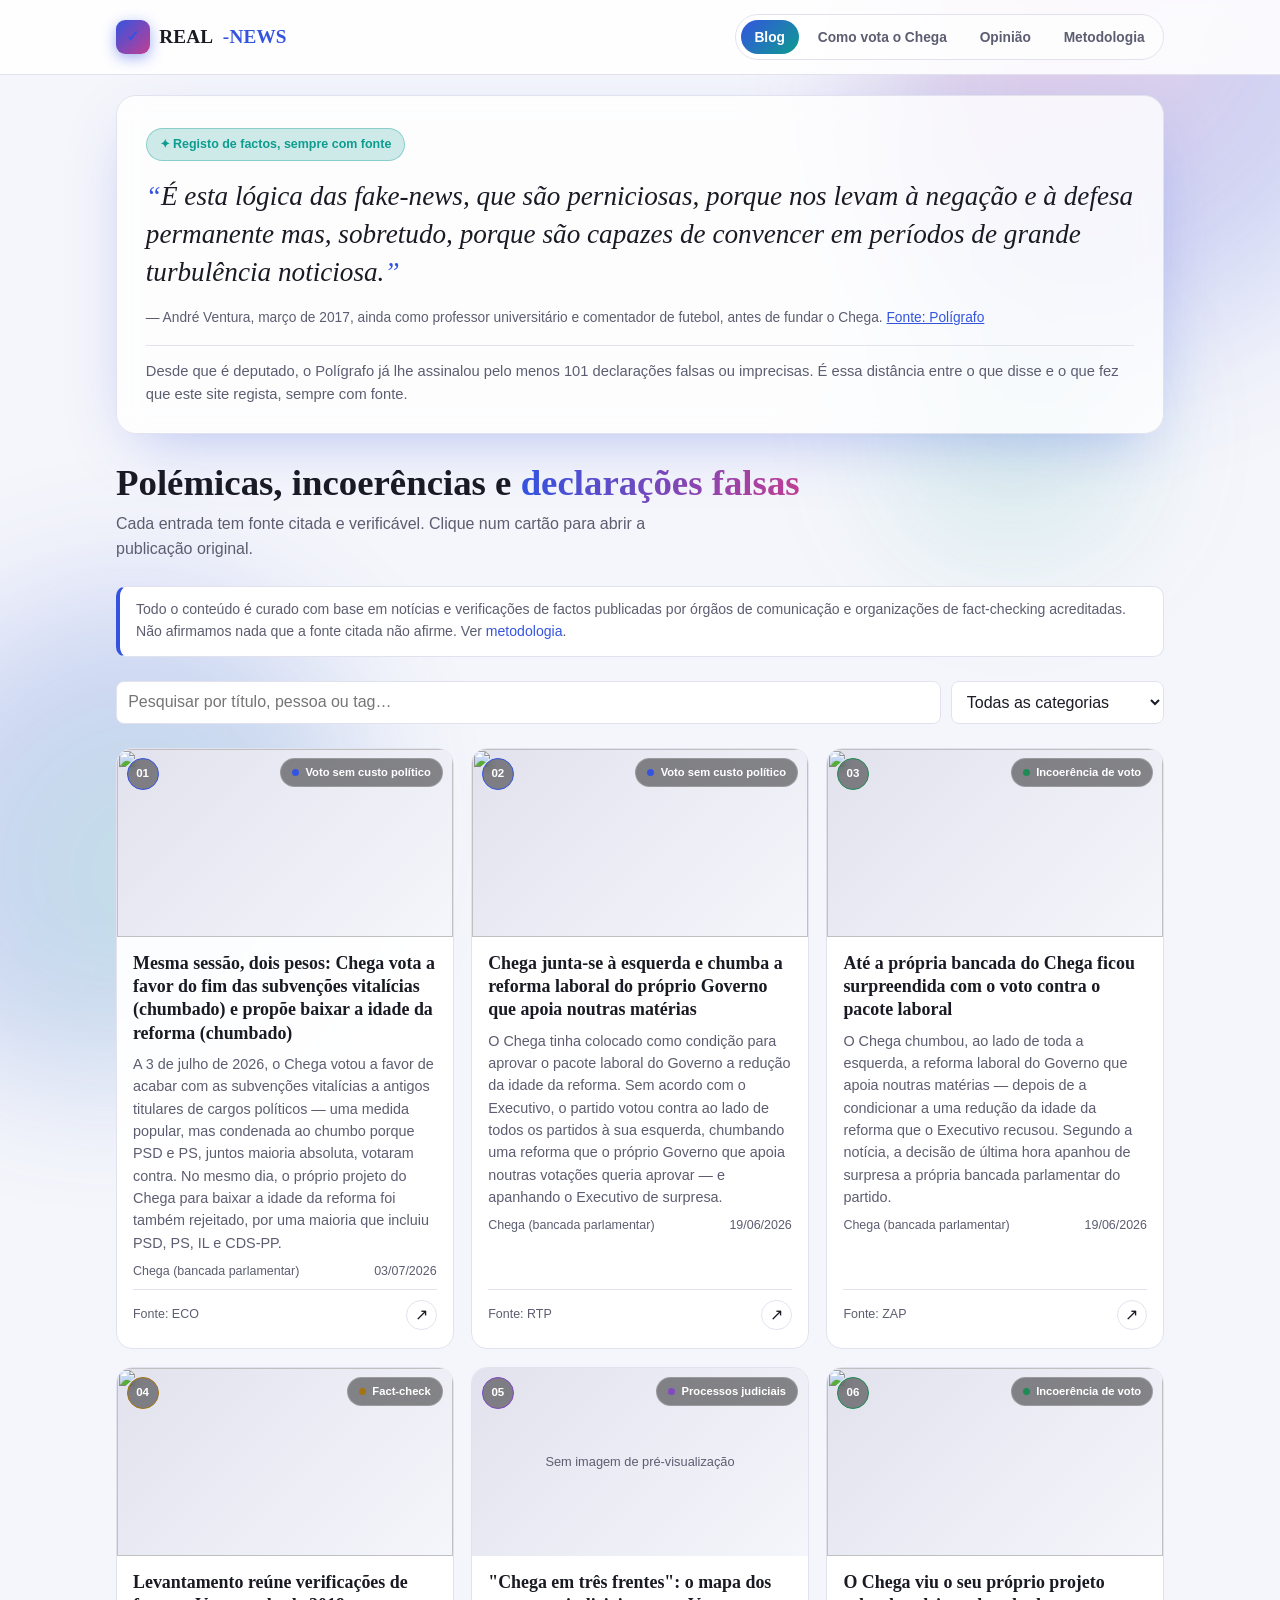
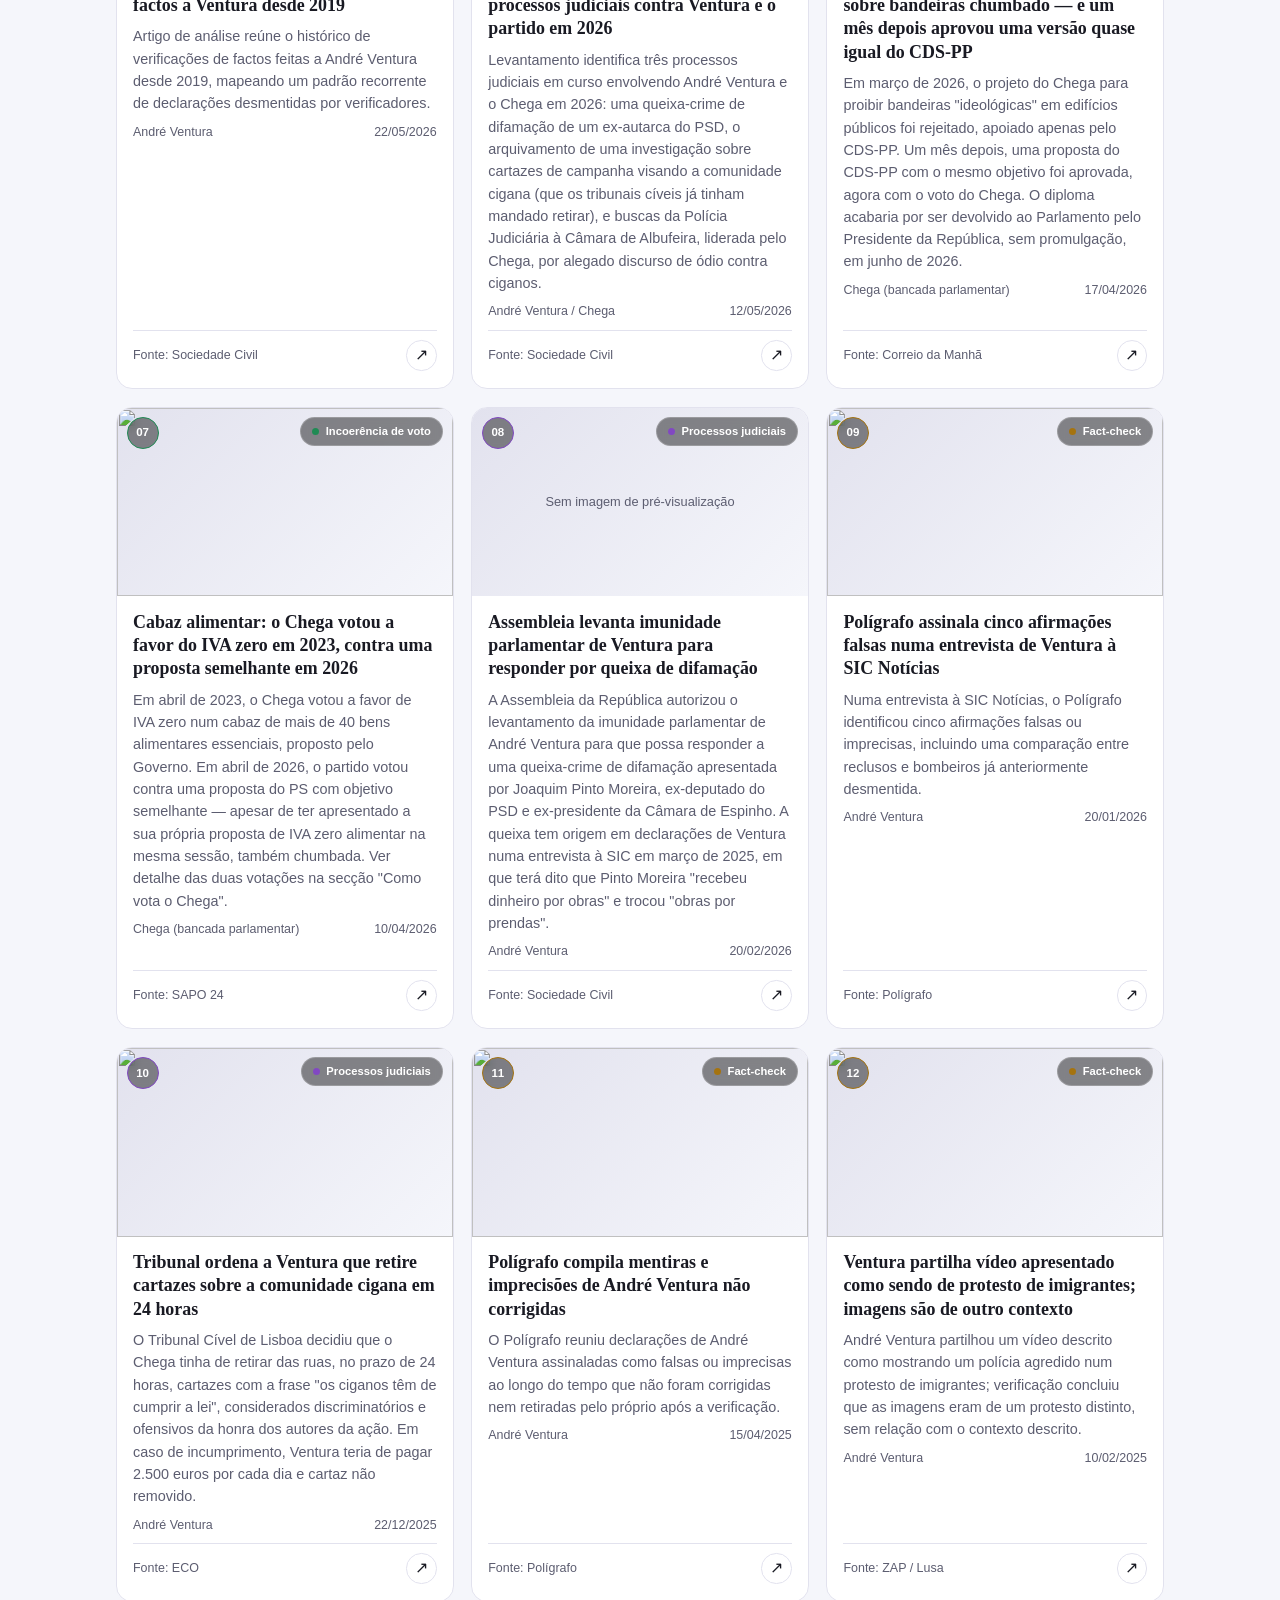
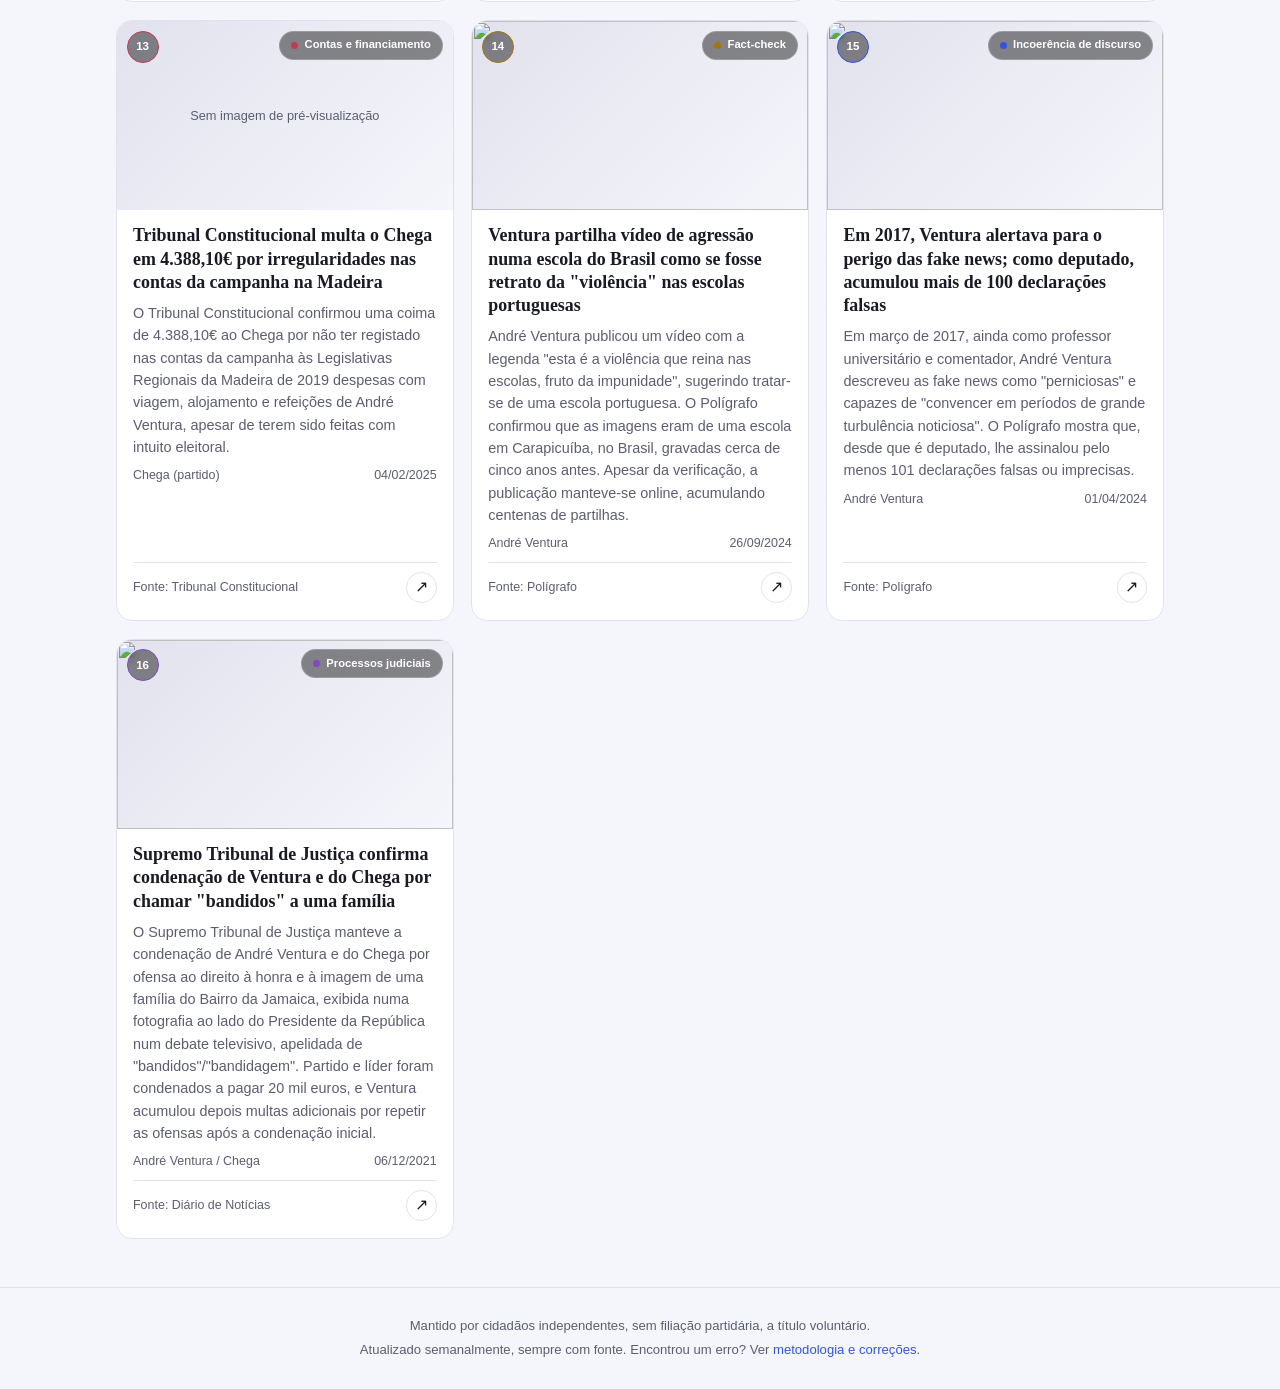
==== commit ae97aa30: "Corrige feedback de design: renomeia aba "Polémicas" para "Blog", simplifica a marca do cabeçalho (r" ====
--- a/index.html
+++ b/index.html
@@ -5,14 +5,14 @@
   <meta name="viewport" content="width=device-width, initial-scale=1" />
   <title>REAL-NEWS — Factos verificados sobre o Chega</title>
   <meta name="description" content="Registo, com fontes verificáveis, de polémicas, incoerências e declarações falsas de membros do CHEGA, e do histórico de votos do partido na Assembleia da República." />
-  <link rel="stylesheet" href="assets/css/style.css" />
+  <link rel="stylesheet" href="assets/css/style.css?v=3" />
 </head>
 <body>
   <header class="site-header">
     <div class="site-header__inner">
-      <a class="site-title" href="index.html"><span class="site-title__mark">RN</span>REAL<span>-NEWS</span></a>
+      <a class="site-title" href="index.html"><span class="site-title__mark" aria-hidden="true">✓</span>REAL<span>-NEWS</span></a>
       <nav class="site-nav">
-        <a href="index.html" aria-current="page">Polémicas</a>
+        <a href="index.html" aria-current="page">Blog</a>
         <a href="votacoes.html">Como vota o Chega</a>
         <a href="opiniao.html">Opinião</a>
         <a href="sobre.html">Metodologia</a>
@@ -64,6 +64,6 @@
     <p>Atualizado semanalmente, sempre com fonte. Encontrou um erro? Ver <a href="sobre.html">metodologia e correções</a>.</p>
   </footer>
 
-  <script type="module" src="assets/js/feed.js"></script>
+  <script type="module" src="assets/js/feed.js?v=3"></script>
 </body>
 </html>
--- a/assets/css/style.css
+++ b/assets/css/style.css
@@ -1,20 +1,20 @@
 :root {
   /* Escuro é o visual assumido do site — moderno, contrastado, com orbes de gradiente */
-  --bg: #0d0e14;
+  --bg: #0b0c12;
   --bg-elevated: #161824;
-  --text: #f1f0f5;
-  --text-muted: #9b9aab;
-  --border: #2a2b3d;
-  --accent: #5b7cfa;
-  --accent-2: #22d3c5;
-  --accent-3: #d946a8;
+  --text: #f5f4f9;
+  --text-muted: #b4b3c6;
+  --border: #2f303f;
+  --accent: #6f8bff;
+  --accent-2: #2ee0cd;
+  --accent-3: #ea56b8;
   --accent-contrast: #0a0b10;
   --favor: #4fd18c;
   --contra: #f0687a;
   --abstencao: #f0b94d;
   --aprovado: #4fd18c;
   --rejeitado: #f0687a;
-  --cat-1: #5b7cfa;
+  --cat-1: #6f8bff;
   --cat-2: #4fd18c;
   --cat-3: #f0b94d;
   --cat-4: #b17ef0;
@@ -166,9 +166,7 @@
   width: 2.1rem;
   height: 2.1rem;
   border-radius: 9px;
-  font-family: var(--font-sans);
-  font-size: 0.85rem;
-  font-weight: 800;
+  font-size: 1rem;
   color: #fff;
   background: linear-gradient(135deg, var(--accent), var(--accent-3));
   box-shadow: 0 4px 14px color-mix(in srgb, var(--accent) 45%, transparent);
@@ -231,7 +229,7 @@
   font-size: 0.78rem;
   font-weight: 700;
   color: var(--accent-2);
-  background: color-mix(in srgb, var(--accent-2) 14%, transparent);
+  background: color-mix(in srgb, var(--accent-2) 20%, transparent);
   border: 1px solid color-mix(in srgb, var(--accent-2) 35%, transparent);
   padding: 0.35rem 0.8rem;
   border-radius: 999px;
@@ -278,6 +276,11 @@
   margin: 0;
   border-top: 1px solid var(--border);
   padding-top: 0.9rem;
+}
+
+.col-narrow {
+  max-width: 720px;
+  margin: 0 auto;
 }
 
 .page-intro {
@@ -601,6 +604,22 @@
 
 .vote-card__simbolico-chip strong { color: var(--abstencao); }
 
+.vote-card__decisivo-chip {
+  grid-column: 1 / -1;
+  display: flex;
+  align-items: flex-start;
+  gap: 0.5rem;
+  font-size: 0.84rem;
+  color: var(--contra);
+  background: color-mix(in srgb, var(--contra) 12%, transparent);
+  border: 1px solid color-mix(in srgb, var(--contra) 35%, transparent);
+  border-radius: 8px;
+  padding: 0.6rem 0.75rem;
+  margin-top: 0.2rem;
+}
+
+.vote-card__decisivo-chip strong { color: var(--contra); }
+
 .vote-card__image {
   grid-column: 1 / -1;
   width: 100%;
@@ -699,7 +718,7 @@
   letter-spacing: 0.03em;
   padding: 0.25rem 0.65rem;
   border-radius: 999px;
-  background: color-mix(in srgb, var(--accent-2) 16%, transparent);
+  background: color-mix(in srgb, var(--accent-2) 22%, transparent);
   color: var(--accent-2);
   border: 1px solid color-mix(in srgb, var(--accent-2) 35%, transparent);
   margin-bottom: 0.7rem;
@@ -714,10 +733,6 @@
 
 .disclaimer--opiniao {
   border-left-color: var(--accent-2);
-}
-
-.prose--opiniao {
-  max-width: 68ch;
 }
 
 .prose--opiniao p {
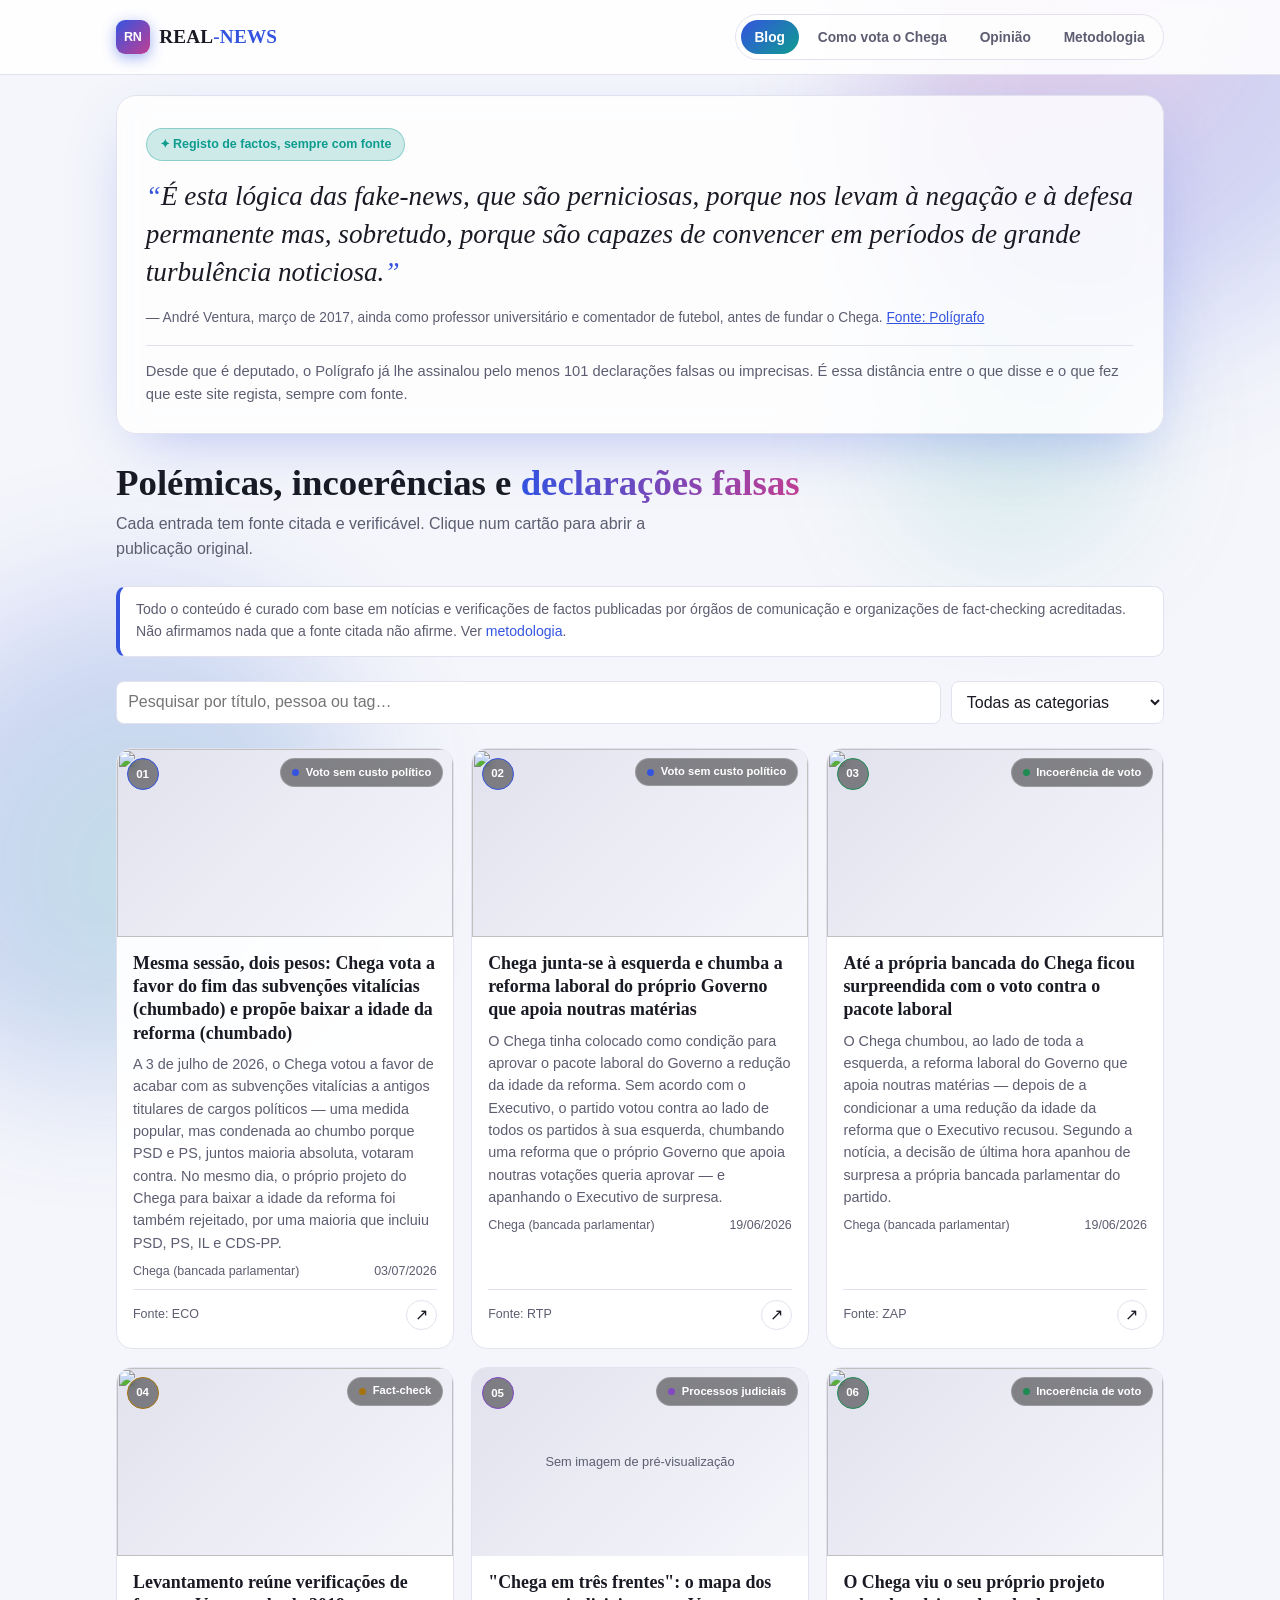
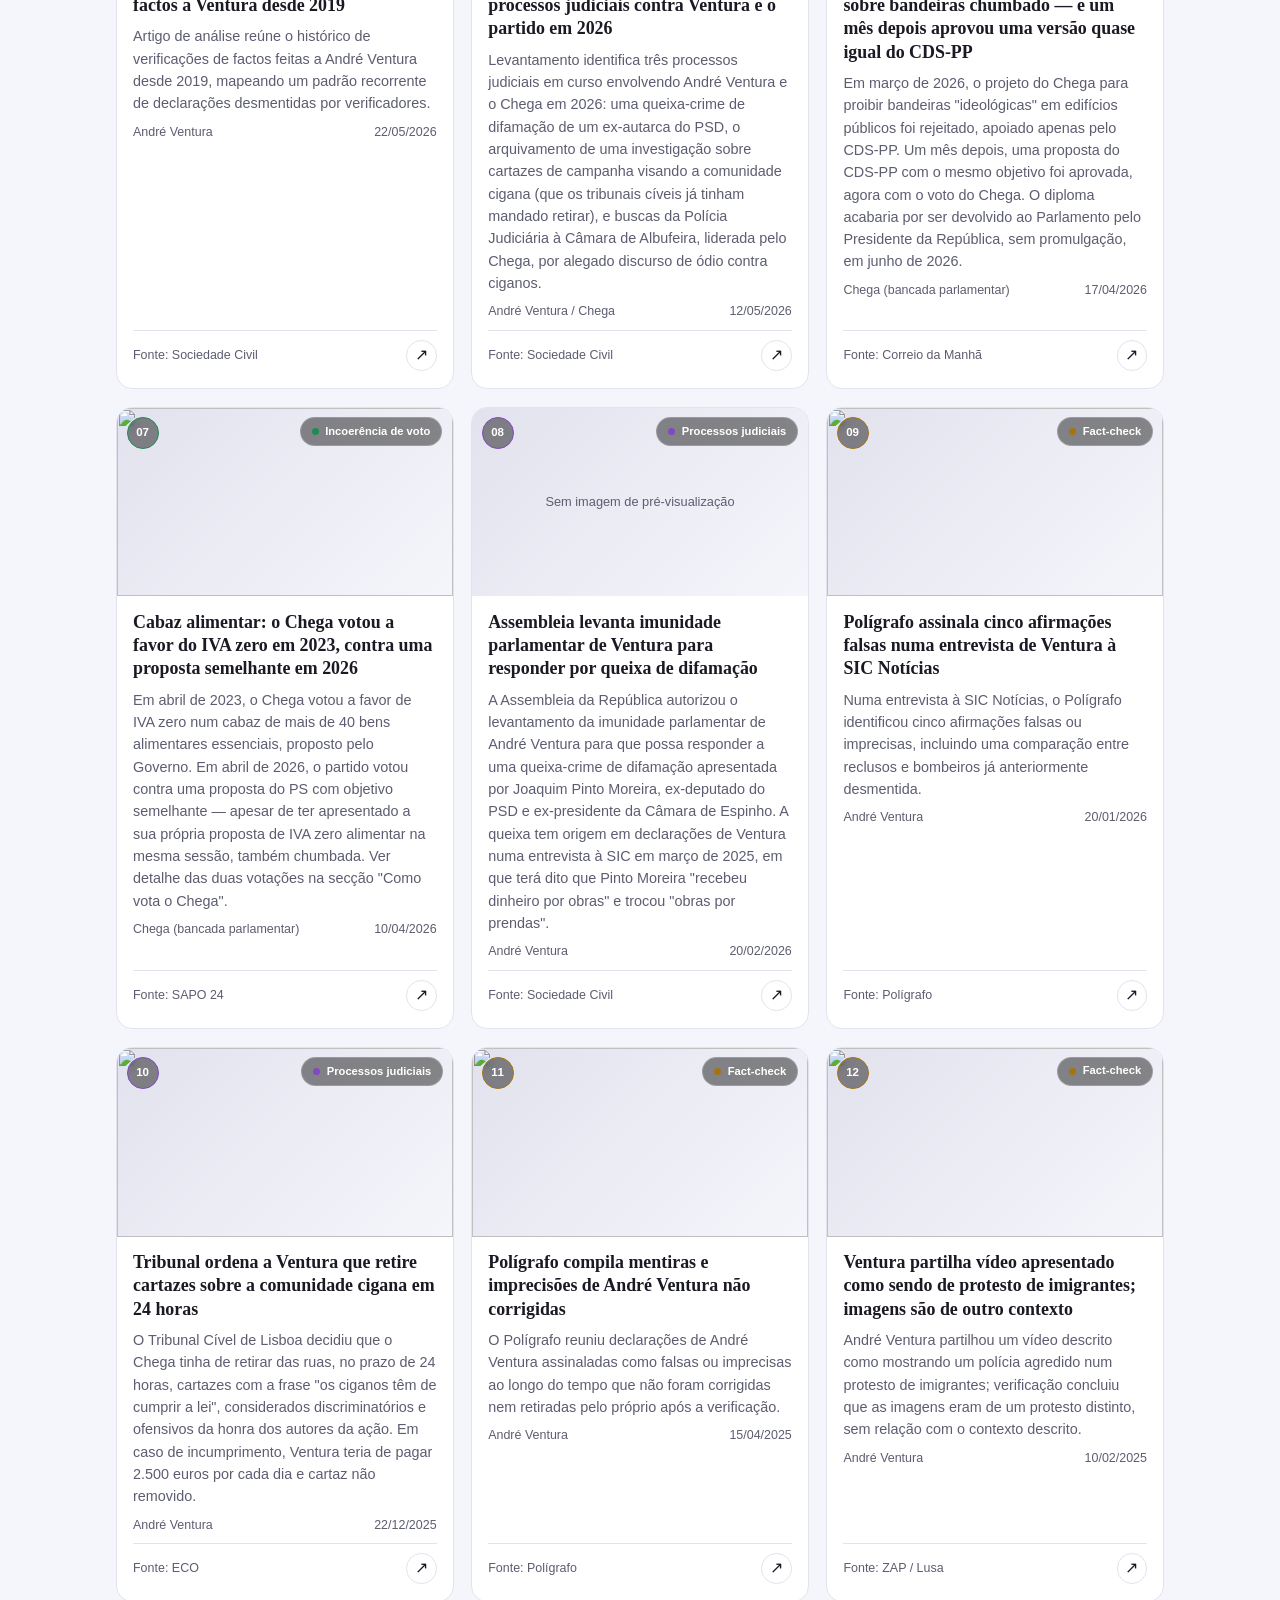
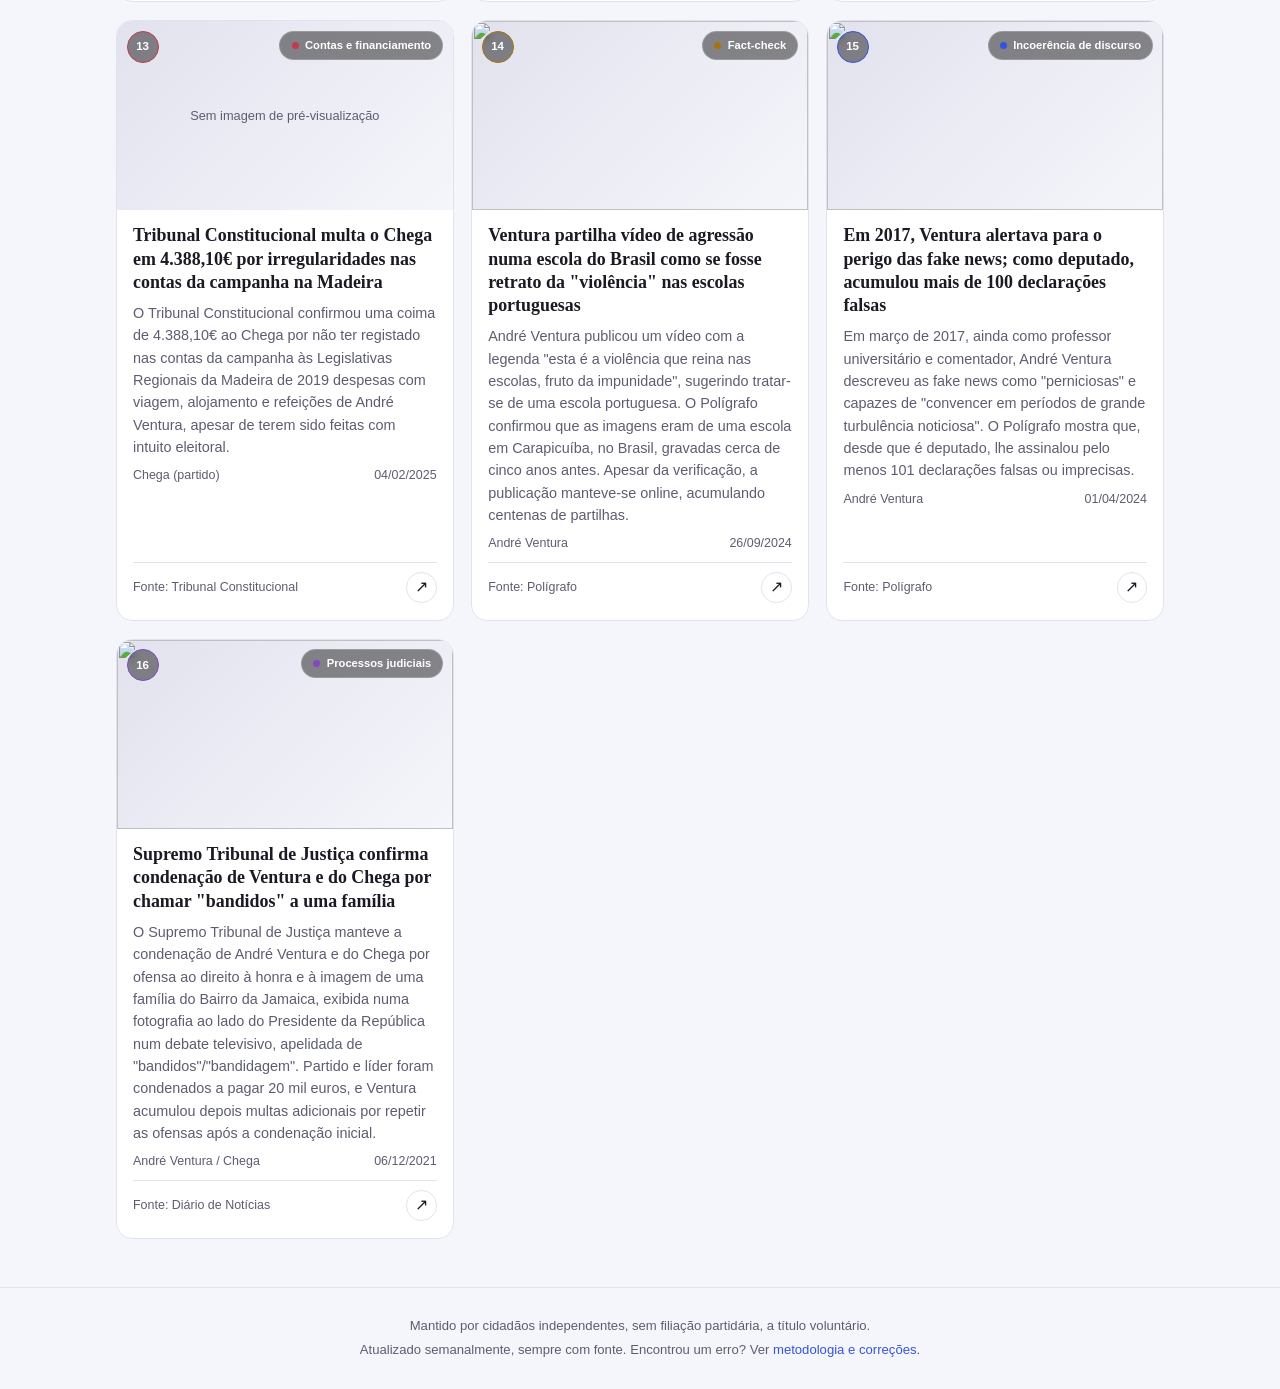
==== commit 7fff4233: "Corrige a marca do cabeçalho: volta a "RN" simples (em vez do símbolo de verificação), e resolve o e" ====
--- a/index.html
+++ b/index.html
@@ -5,12 +5,12 @@
   <meta name="viewport" content="width=device-width, initial-scale=1" />
   <title>REAL-NEWS — Factos verificados sobre o Chega</title>
   <meta name="description" content="Registo, com fontes verificáveis, de polémicas, incoerências e declarações falsas de membros do CHEGA, e do histórico de votos do partido na Assembleia da República." />
-  <link rel="stylesheet" href="assets/css/style.css?v=3" />
+  <link rel="stylesheet" href="assets/css/style.css?v=4" />
 </head>
 <body>
   <header class="site-header">
     <div class="site-header__inner">
-      <a class="site-title" href="index.html"><span class="site-title__mark" aria-hidden="true">✓</span>REAL<span>-NEWS</span></a>
+      <a class="site-title" href="index.html"><span class="site-title__mark" aria-hidden="true">RN</span><span class="site-title__word">REAL<span>-NEWS</span></span></a>
       <nav class="site-nav">
         <a href="index.html" aria-current="page">Blog</a>
         <a href="votacoes.html">Como vota o Chega</a>
@@ -64,6 +64,6 @@
     <p>Atualizado semanalmente, sempre com fonte. Encontrou um erro? Ver <a href="sobre.html">metodologia e correções</a>.</p>
   </footer>
 
-  <script type="module" src="assets/js/feed.js?v=3"></script>
+  <script type="module" src="assets/js/feed.js?v=4"></script>
 </body>
 </html>
--- a/assets/css/style.css
+++ b/assets/css/style.css
@@ -166,13 +166,17 @@
   width: 2.1rem;
   height: 2.1rem;
   border-radius: 9px;
-  font-size: 1rem;
+  font-family: var(--font-sans);
+  font-size: 0.78rem;
+  font-weight: 800;
+  letter-spacing: -0.02em;
   color: #fff;
   background: linear-gradient(135deg, var(--accent), var(--accent-3));
   box-shadow: 0 4px 14px color-mix(in srgb, var(--accent) 45%, transparent);
 }
 
-.site-title span { color: var(--accent); }
+.site-title__word { white-space: nowrap; }
+.site-title__word span { color: var(--accent); }
 
 .site-nav {
   display: flex;
@@ -279,8 +283,15 @@
 }
 
 .col-narrow {
+  display: flex;
+  flex-direction: column;
+  align-items: center;
+}
+
+.col-narrow > * {
+  width: 100%;
   max-width: 720px;
-  margin: 0 auto;
+  box-sizing: border-box;
 }
 
 .page-intro {
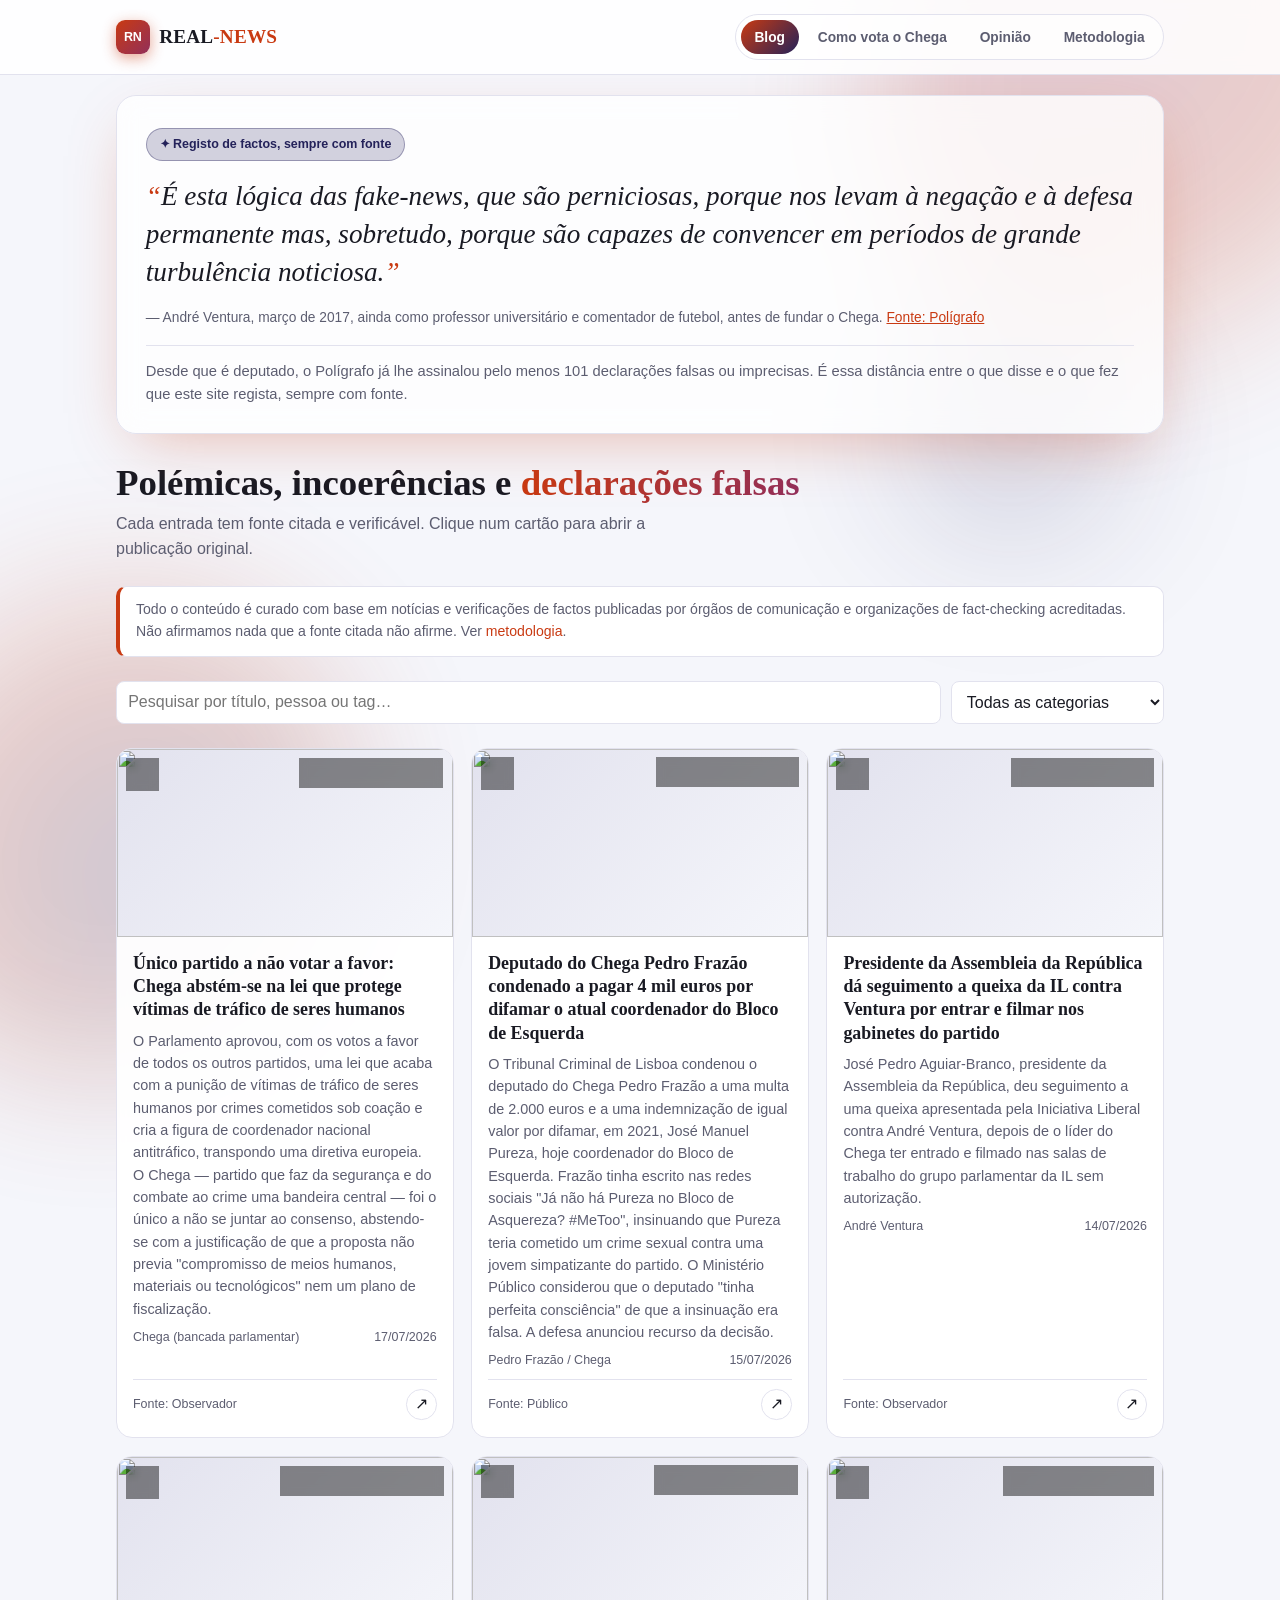
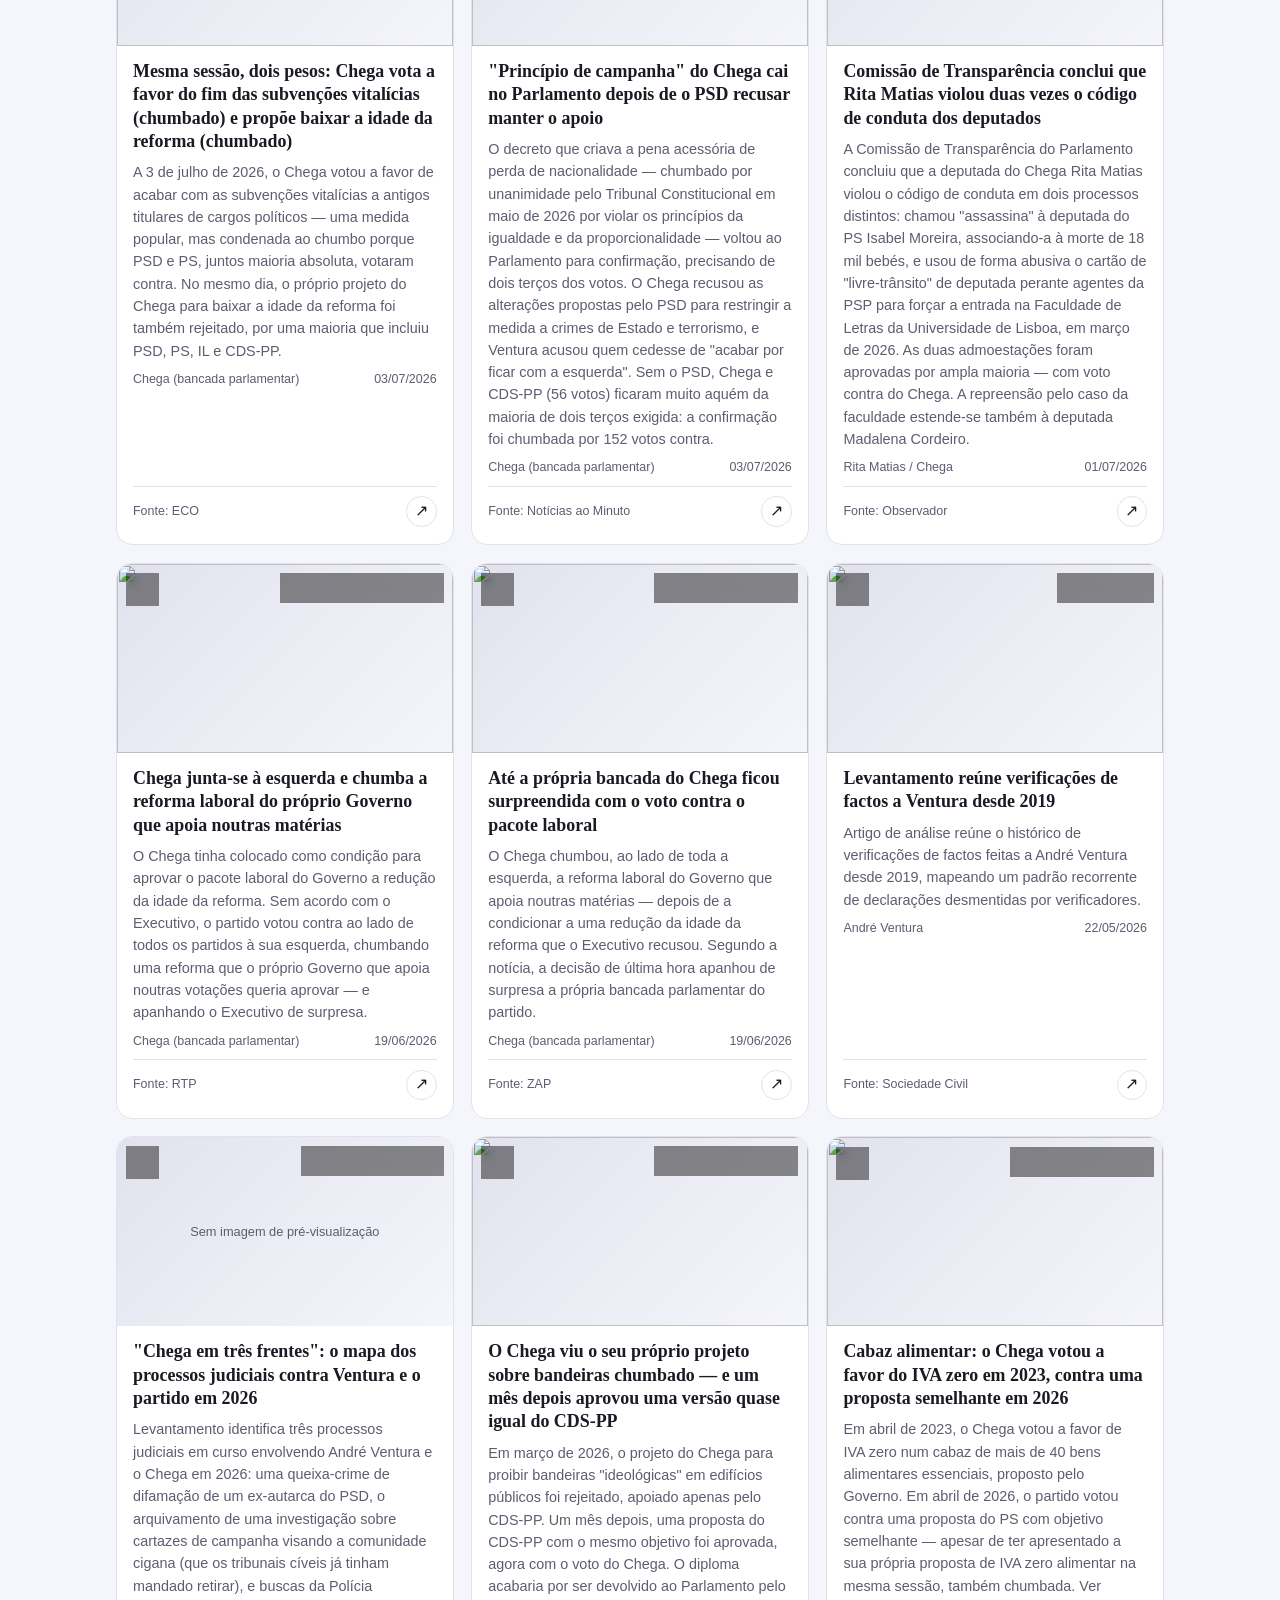
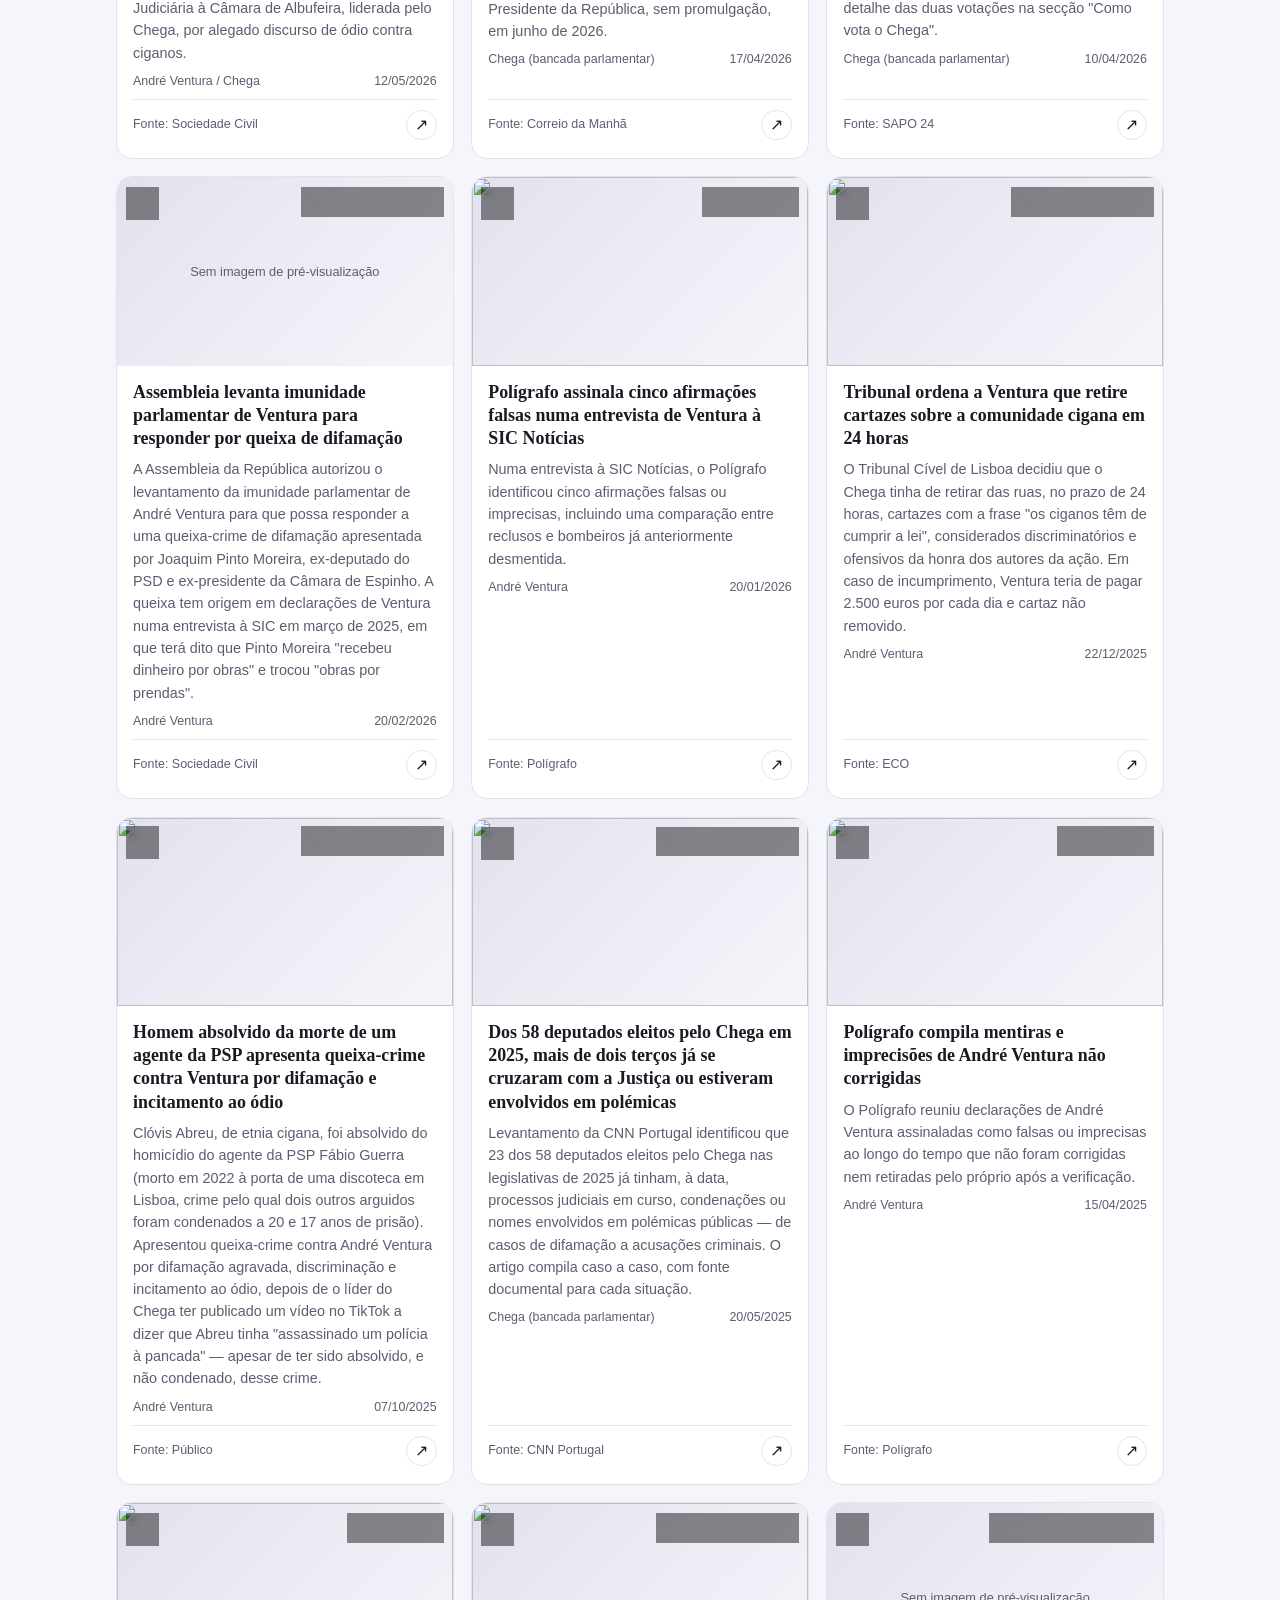
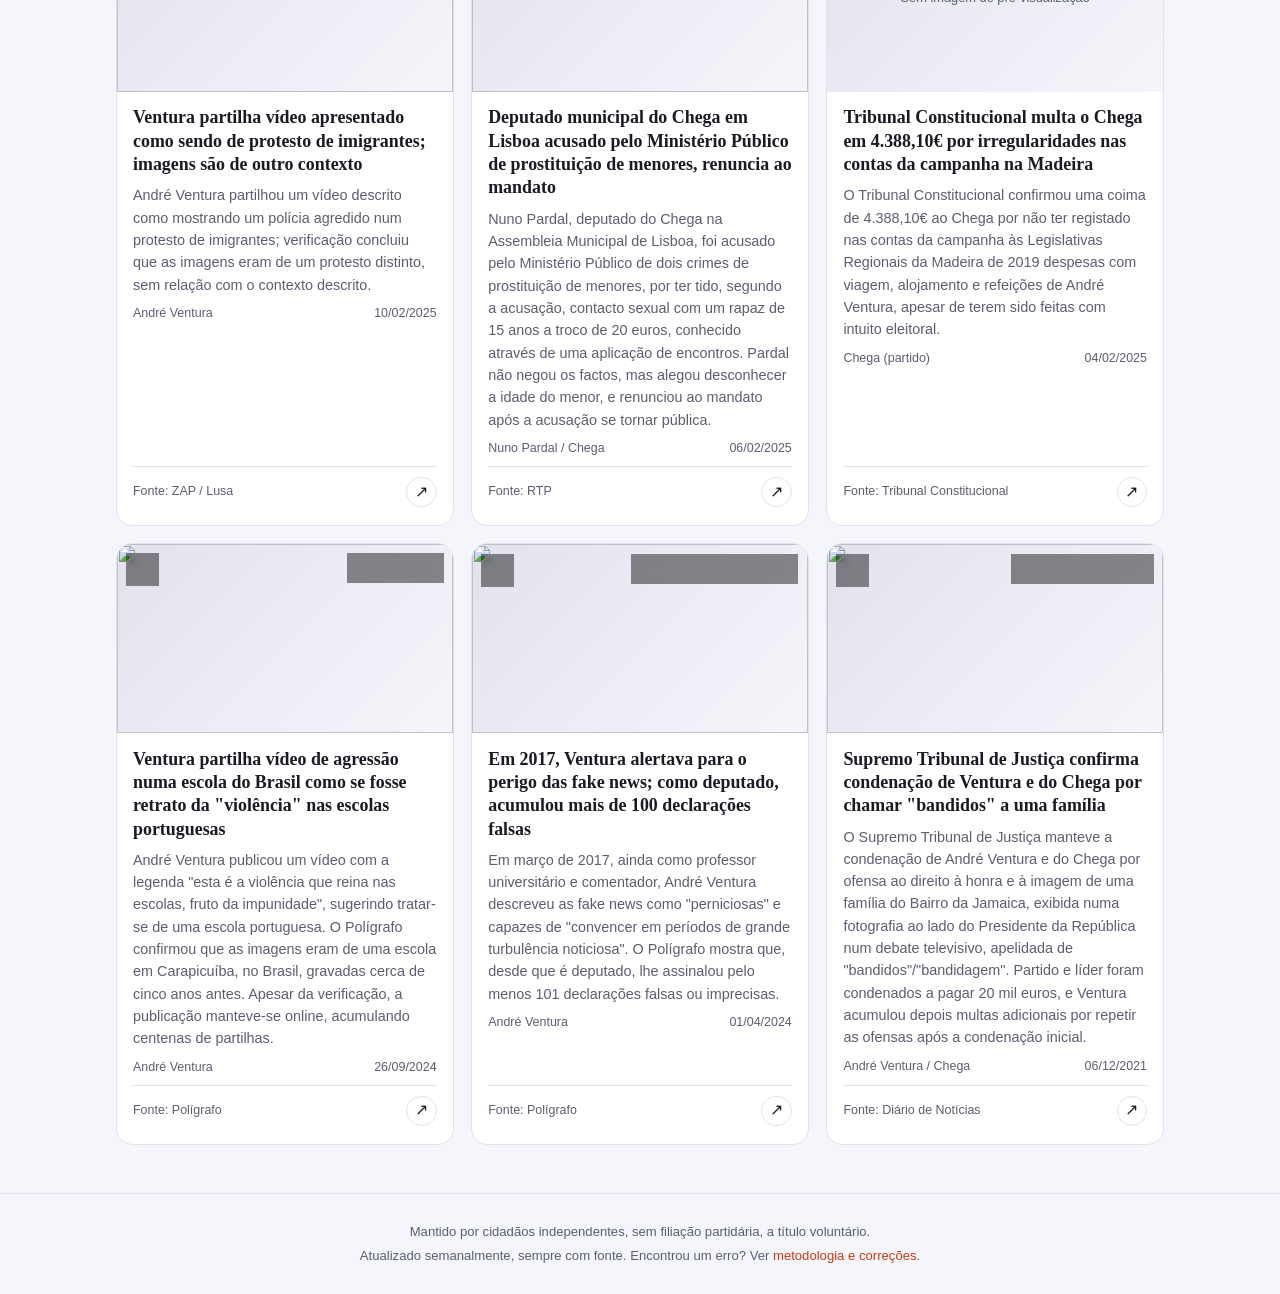
==== commit 28d9b53b: "Sobe a versão de cache-busting do CSS (v4 → v5) para forçar os browsers a carregar a nova paleta de " ====
--- a/index.html
+++ b/index.html
@@ -5,7 +5,7 @@
   <meta name="viewport" content="width=device-width, initial-scale=1" />
   <title>REAL-NEWS — Factos verificados sobre o Chega</title>
   <meta name="description" content="Registo, com fontes verificáveis, de polémicas, incoerências e declarações falsas de membros do CHEGA, e do histórico de votos do partido na Assembleia da República." />
-  <link rel="stylesheet" href="assets/css/style.css?v=4" />
+  <link rel="stylesheet" href="assets/css/style.css?v=5" />
 </head>
 <body>
   <header class="site-header">
--- a/assets/css/style.css
+++ b/assets/css/style.css
@@ -5,16 +5,16 @@
   --text: #f5f4f9;
   --text-muted: #b4b3c6;
   --border: #2f303f;
-  --accent: #6f8bff;
-  --accent-2: #2ee0cd;
-  --accent-3: #ea56b8;
+  --accent: #e8491f;
+  --accent-2: #2d2b5e;
+  --accent-3: #b23a6b;
   --accent-contrast: #0a0b10;
   --favor: #4fd18c;
   --contra: #f0687a;
   --abstencao: #f0b94d;
   --aprovado: #4fd18c;
   --rejeitado: #f0687a;
-  --cat-1: #6f8bff;
+  --cat-1: #e8491f;
   --cat-2: #4fd18c;
   --cat-3: #f0b94d;
   --cat-4: #b17ef0;
@@ -32,16 +32,16 @@
     --text: #191a23;
     --text-muted: #5c5d70;
     --border: #e2e2ee;
-    --accent: #3454e0;
-    --accent-2: #0e9c8f;
-    --accent-3: #c23e93;
+    --accent: #c93a12;
+    --accent-2: #24225a;
+    --accent-3: #922f5a;
     --accent-contrast: #ffffff;
     --favor: #1f8a54;
     --contra: #c23a4d;
     --abstencao: #a5730f;
     --aprovado: #1f8a54;
     --rejeitado: #c23a4d;
-    --cat-1: #3454e0;
+    --cat-1: #c93a12;
     --cat-2: #1f8a54;
     --cat-3: #a5730f;
     --cat-4: #8148c2;
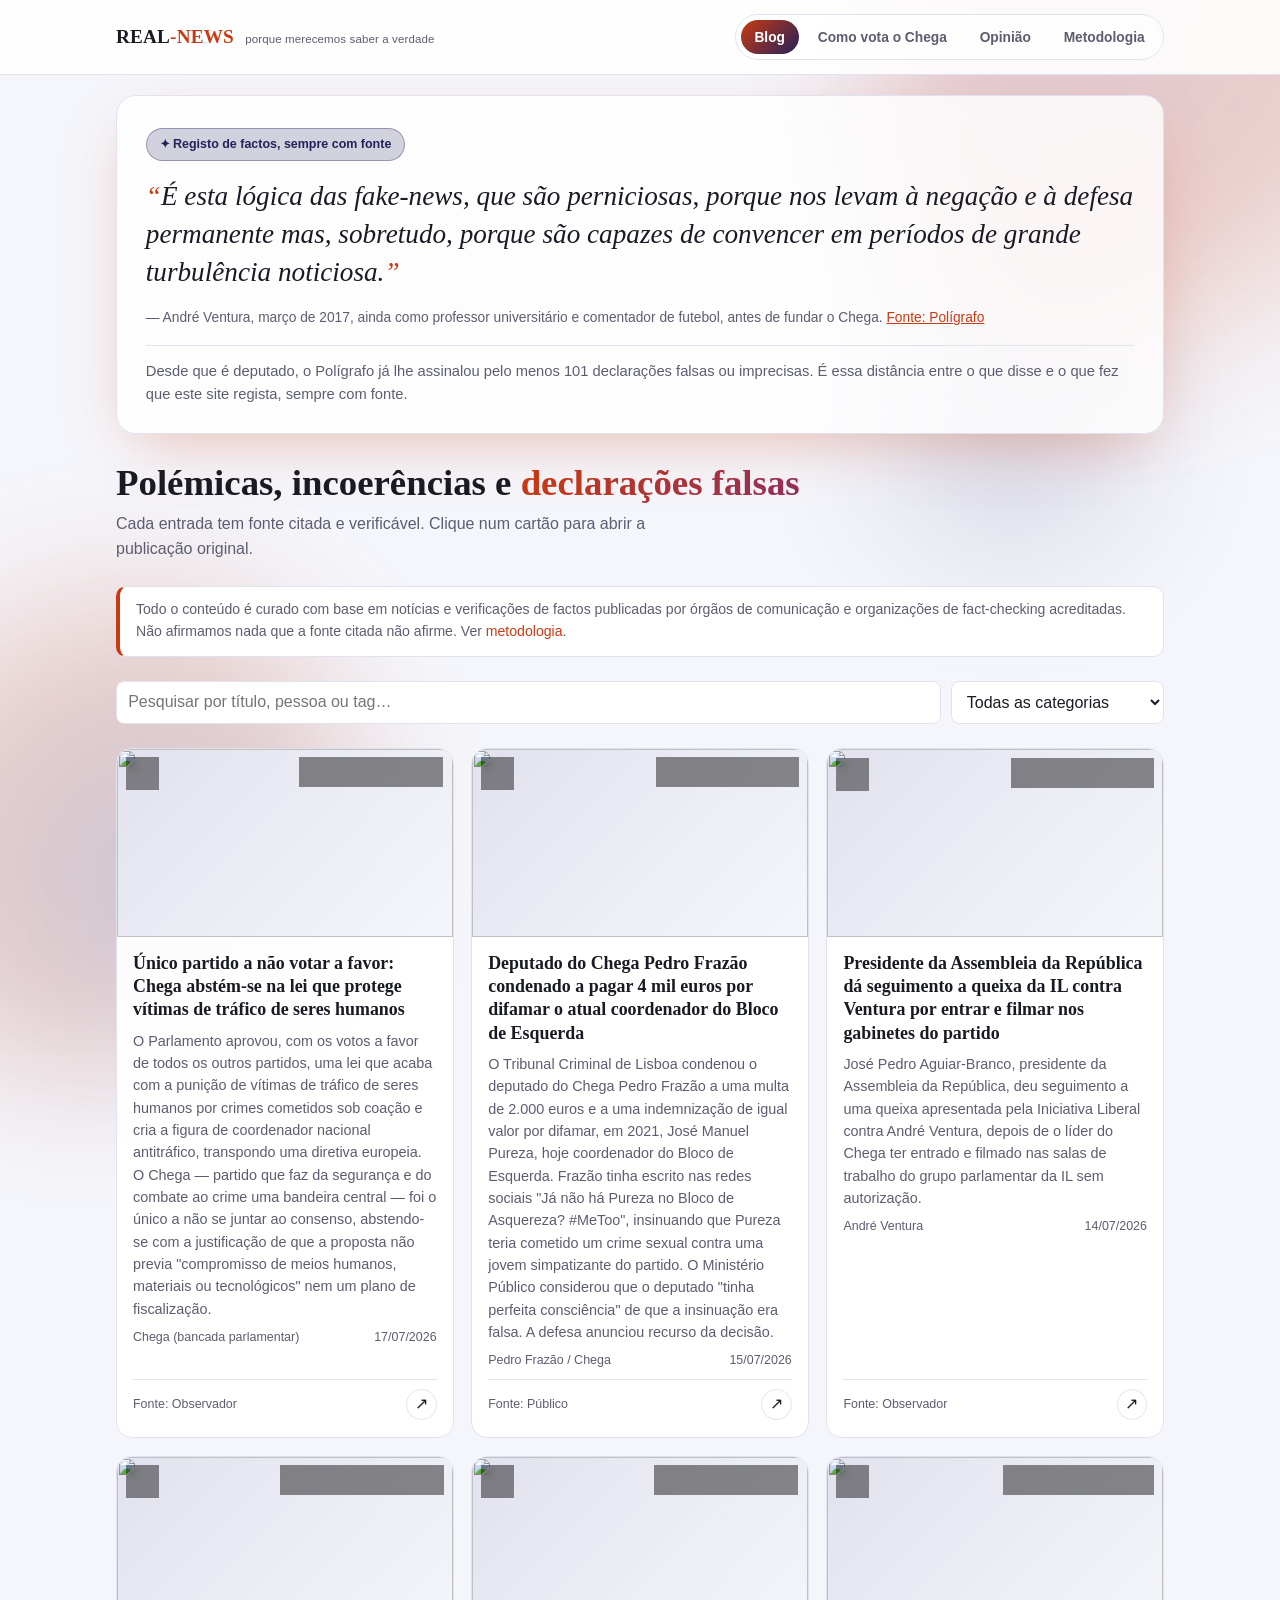
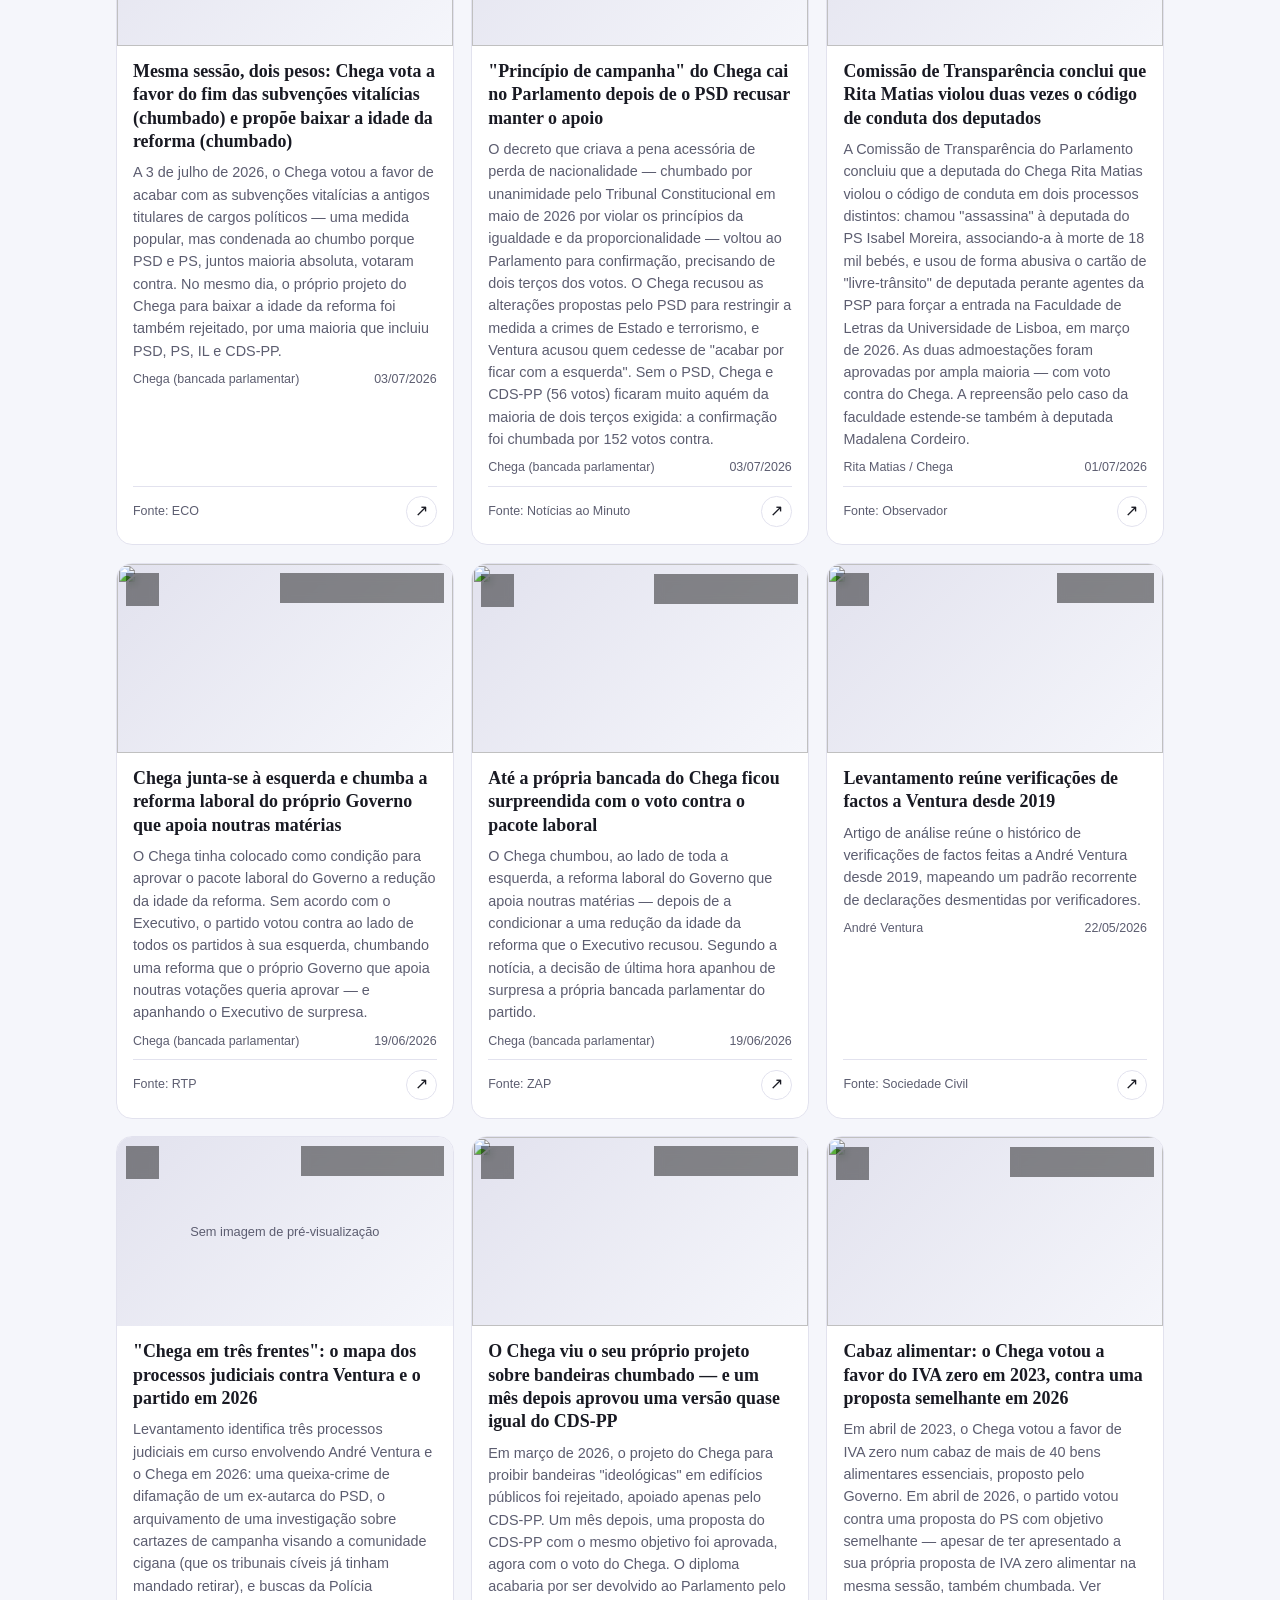
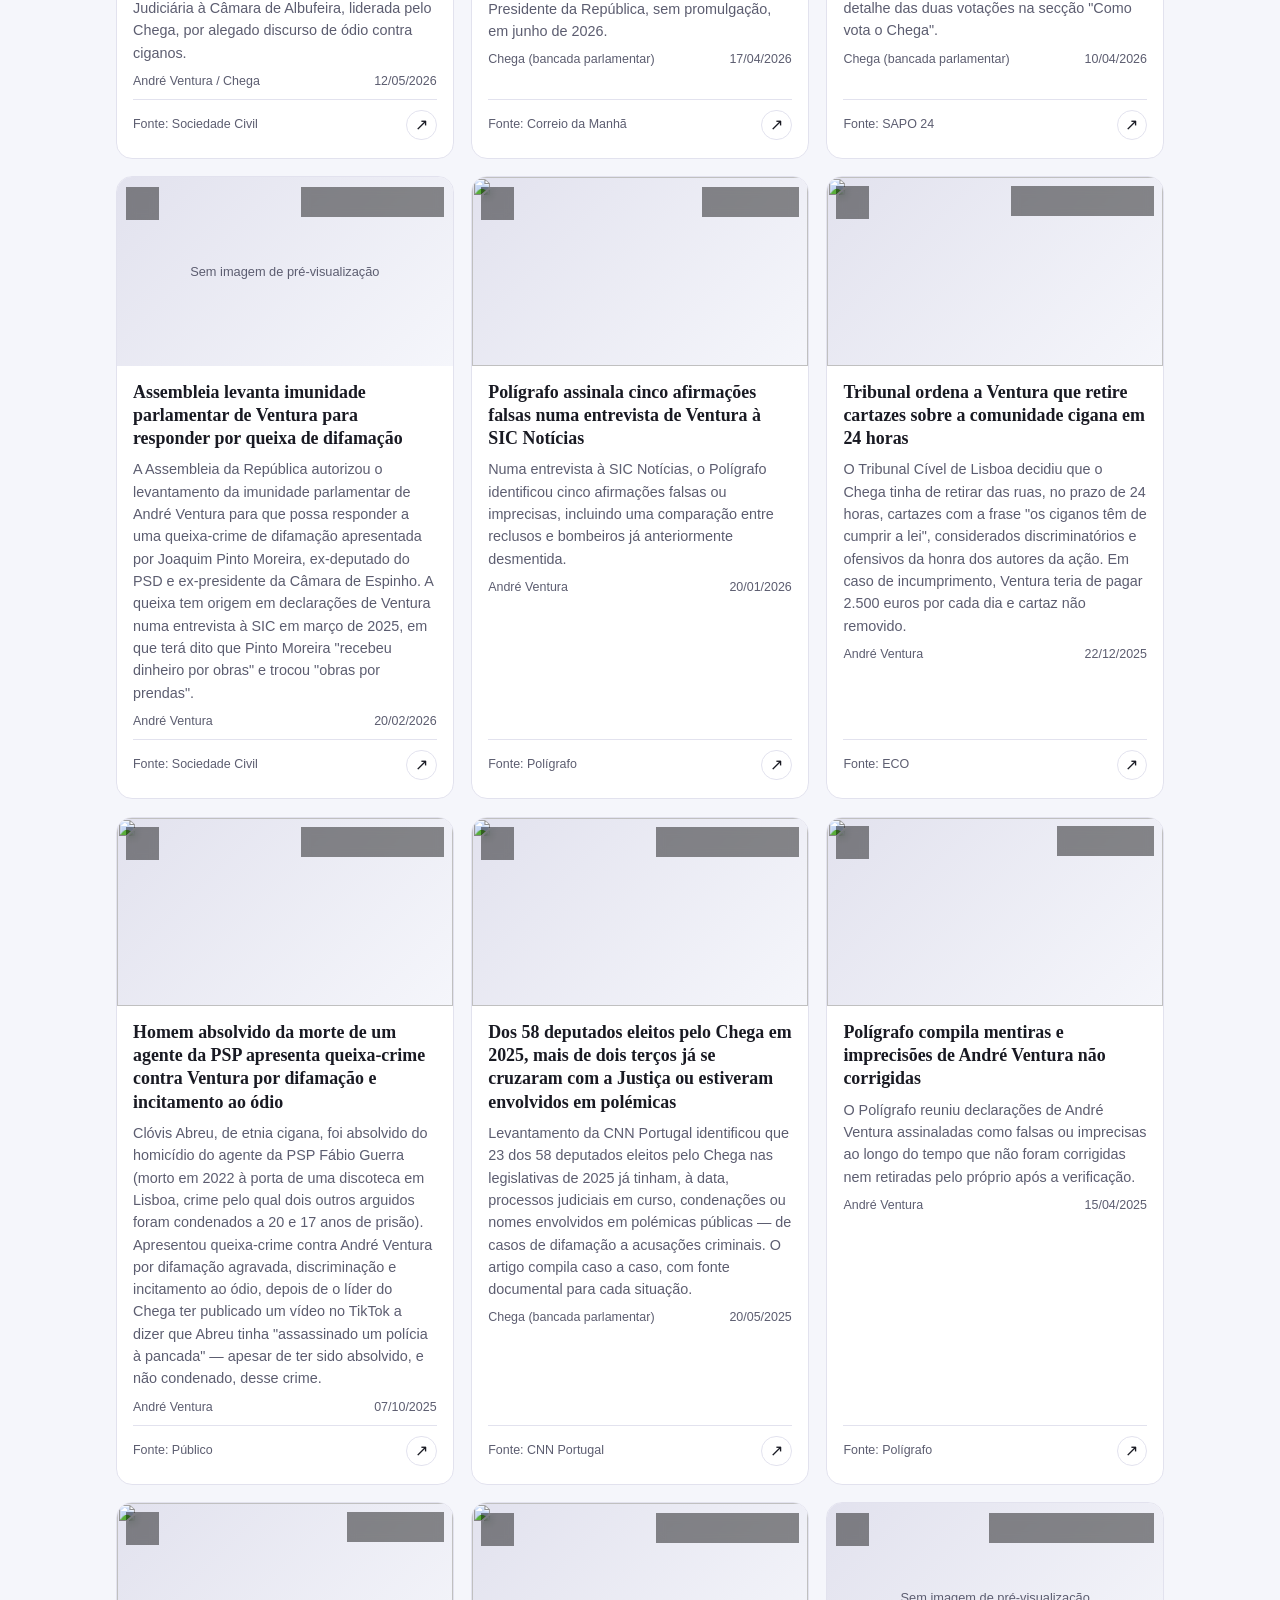
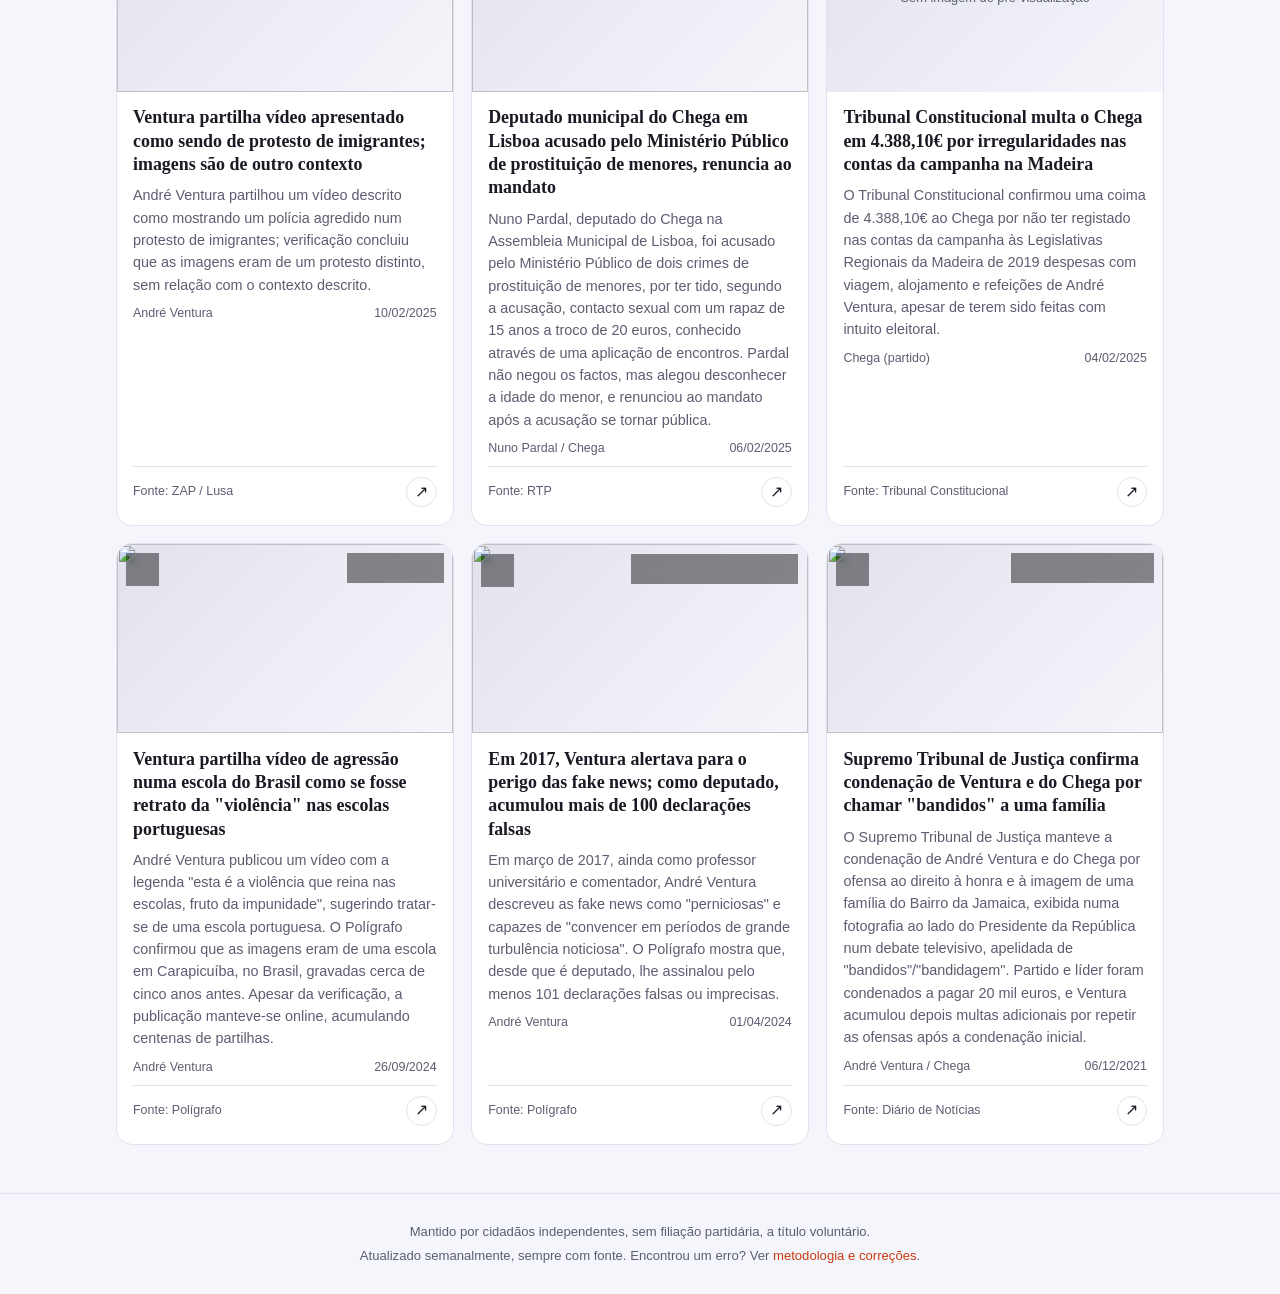
==== commit ed528657: "Remove o logótipo "RN" do cabeçalho e substitui por "REAL-NEWS" com o mote "porque merecemos saber a" ====
--- a/index.html
+++ b/index.html
@@ -5,12 +5,12 @@
   <meta name="viewport" content="width=device-width, initial-scale=1" />
   <title>REAL-NEWS — Factos verificados sobre o Chega</title>
   <meta name="description" content="Registo, com fontes verificáveis, de polémicas, incoerências e declarações falsas de membros do CHEGA, e do histórico de votos do partido na Assembleia da República." />
-  <link rel="stylesheet" href="assets/css/style.css?v=5" />
+  <link rel="stylesheet" href="assets/css/style.css?v=6" />
 </head>
 <body>
   <header class="site-header">
     <div class="site-header__inner">
-      <a class="site-title" href="index.html"><span class="site-title__mark" aria-hidden="true">RN</span><span class="site-title__word">REAL<span>-NEWS</span></span></a>
+      <a class="site-title" href="index.html"><span class="site-title__word">REAL<span>-NEWS</span></span><span class="site-title__tagline">porque merecemos saber a verdade</span></a>
       <nav class="site-nav">
         <a href="index.html" aria-current="page">Blog</a>
         <a href="votacoes.html">Como vota o Chega</a>
--- a/assets/css/style.css
+++ b/assets/css/style.css
@@ -150,8 +150,9 @@
 
 .site-title {
   display: inline-flex;
-  align-items: center;
-  gap: 0.6rem;
+  align-items: baseline;
+  flex-wrap: wrap;
+  gap: 0.1rem 0.7rem;
   font-family: var(--font-serif);
   font-size: 1.2rem;
   font-weight: 700;
@@ -159,24 +160,22 @@
   color: var(--text);
 }
 
-.site-title__mark {
-  display: inline-flex;
-  align-items: center;
-  justify-content: center;
-  width: 2.1rem;
-  height: 2.1rem;
-  border-radius: 9px;
-  font-family: var(--font-sans);
-  font-size: 0.78rem;
-  font-weight: 800;
-  letter-spacing: -0.02em;
-  color: #fff;
-  background: linear-gradient(135deg, var(--accent), var(--accent-3));
-  box-shadow: 0 4px 14px color-mix(in srgb, var(--accent) 45%, transparent);
-}
-
 .site-title__word { white-space: nowrap; }
 .site-title__word span { color: var(--accent); }
+
+.site-title__tagline {
+  font-family: var(--font-sans);
+  font-size: 0.72rem;
+  font-weight: 500;
+  letter-spacing: 0.01em;
+  text-transform: lowercase;
+  color: var(--text-muted);
+  white-space: nowrap;
+}
+
+@media (max-width: 600px) {
+  .site-title__tagline { display: none; }
+}
 
 .site-nav {
   display: flex;
